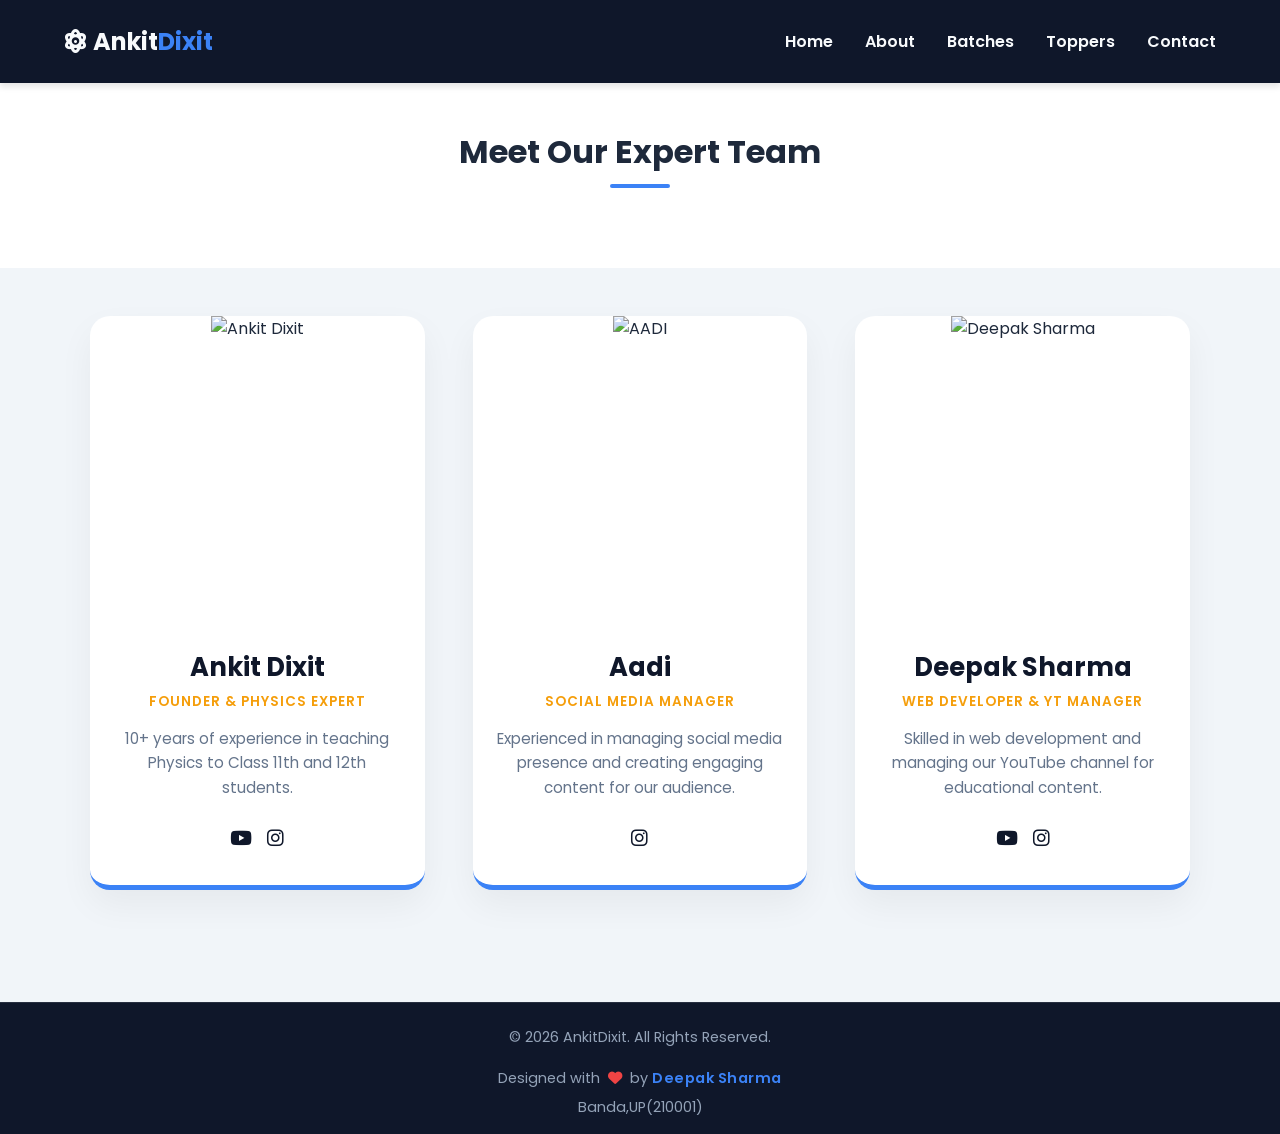
==== about.html @ cee3f149 "fixed my code" ====
<!DOCTYPE html>
<html lang="en">
<head>
    <meta charset="UTF-8">
    <meta name="viewport" content="width=device-width, initial-scale=1.0">
    <title>Ankit Dixit - Best Physics Coaching in Banda | Class 11th & 12th</title>
    <link rel="icon" type="image/png" href="./photos/ad favicon.jpg">

<meta name="description" content="Banda's No.1 Physics coaching by Ankit Dixit. Specialized classes for 11th, 12th, UP Board, and competitive exams. Get expert guidance, notes, and weekly tests.">

<meta name="keywords" content="Ankit Dixit, Best Physics teacher in Banda, Banda Physics coaching, UP Board Physics Class 12, Top teacher in Banda, Ankit Sir Physics">

<meta name="author" content="Ankit Dixit">

<meta property="og:title" content="Ankit Dixit - Best Physics Coaching in Banda">
<meta property="og:description" content="Join Banda's top physics coaching for Class 11th and 12th. Learn from Ankit Dixit Sir.">
<meta property="og:type" content="website">
    <link rel="stylesheet" href="style.css">
    <link rel="stylesheet" href="https://cdnjs.cloudflare.com/ajax/libs/font-awesome/6.4.0/css/all.min.css">
</head>
<body>
    <nav class="navbar">
        <div class="logo">
            <i class="fas fa-atom"></i> Ankit<span>Dixit</span>
        </div>
        <ul class="nav-links">
            <li><a href="index.html">Home</a></li>
            <li><a href="about.html" class="active">About</a></li>
            <li><a href="index.html#batches">Batches</a></li>
            <li><a href="toppers.html">Toppers</a></li>
            <li><a href="index.html#contact">Contact</a></li>
        </ul>
        <div class="hamburger">
            <i class="fas fa-bars"></i>
        </div>
    </nav>

    <header class="about-hero">
        <div class="section-header">
            <h1>Meet Our Expert Team</h1>
            <div class="divider"></div>
        </div>
    </header>

    <section class="team-section">
        <div class="team-grid">
            <div class="team-card">
                <div class="member-img">
                    <img src="./photos/ankit sir.jpeg" alt="Ankit Dixit">
                </div>
                <div class="member-info">
                    <h3>Ankit Dixit</h3>
                    <span class="role">Founder & Physics Expert</span>
                    <p class="bio">10+ years of experience in teaching Physics to Class 11th and 12th students.</p>
                    <div class="member-social">
                        <a href="https://www.youtube.com/@ankitdixitbanda"><i class="fab fa-youtube"></i></a>
                        <a href="https://www.instagram.com/ankitdixitofficial_?igsh=MXJlM2dzM25jejhoaQ=="><i class="fab fa-instagram"></i></a>
                    </div>
                </div>
            </div>

            <div class="team-card">
                <div class="member-img">
                    <img src="./photos/1000264374.jpg.jpeg" alt="AADI">
                </div>
                <div class="member-info">
                    <h3>Aadi</h3>
                    <span class="role">Social Media Manager</span>
                    <p class="bio">Experienced in managing social media presence and creating engaging content for our audience.</p>
                    <div class="member-social">
                        <a href="https://www.instagram.com/the.aadi.0119?igsh=YWIwbGU3Zmx3NHc1"><i class="fab fa-instagram"></i></a>
                    </div>
                </div>
            </div>

            <div class="team-card">
                <div class="member-img">
                    <img src="./photos/DS.jpeg" alt="Deepak Sharma">
                </div>
                <div class="member-info">
                    <h3>Deepak Sharma</h3>
                    <span class="role">Web Developer & YT Manager</span>
                    <p class="bio">Skilled in web development and managing our YouTube channel for educational content.</p>
                    <div class="member-social">
                        <a href="https://youtube.com/@deepaksharmacs?si=zn6zAKvLlIB2ImdI"><i class="fab fa-youtube"></i></a>
                        <a href="https://www.instagram.com/ideeepaksharma?igsh=ZzlsNzhhY3Z3b3B1"><i class="fab fa-instagram"></i></a>
                    </div> 
                </div>
            </div>
        </div>
    </section>

    <footer class="copyright">
        <p>&copy; 2026 AnkitDixit. All Rights Reserved.</p>
        <p class="developer-credit">Designed with <i class="fas fa-heart"></i> by <a href="https://www.instagram.com/ideeepaksharma?igsh=ZzlsNzhhY3Z3b3B1">Deepak Sharma</a></p>
        <p>Banda,UP(210001)</p>
    </footer>

    <script src="script.js"></script>
</body>
</html>
---- style.css ----
@import url('https://fonts.googleapis.com/css2?family=Poppins:wght@300;400;600;700&display=swap');

:root {
    --primary-color: #0f172a;
    --accent-color: #3b82f6;
    --accent-hover: #2563eb;
    --secondary-color: #f59e0b;
    --text-dark: #1e293b;
    --text-light: #f8fafc;
    --bg-light: #f1f5f9;
}

* {
    margin: 0;
    padding: 0;
    box-sizing: border-box;
    font-family: 'Poppins', sans-serif;
    scroll-behavior: smooth;
}

body {
    background-color: var(--bg-light);
    color: var(--text-dark);
    overflow-x: hidden;
}

/* Navbar */
.navbar {
    display: flex;
    justify-content: space-between;
    align-items: center;
    padding: 1.5rem 5%;
    background-color: var(--primary-color);
    color: var(--text-light);
    position: fixed;
    width: 100%;
    top: 0;
    z-index: 1000;
    box-shadow: 0 4px 6px rgba(0,0,0,0.1);
}

.logo {
    font-size: 1.5rem;
    font-weight: 700;
}

.logo span {
    color: var(--accent-color);
}

.nav-links {
    list-style: none;
    display: flex;
    gap: 2rem;
}

.nav-links a {
    color: var(--text-light);
    text-decoration: none;
    font-weight: 600;
    transition: color 0.3s ease;
}

.nav-links a:hover {
    color: var(--accent-color);
}

.hamburger {
    display: none;
    font-size: 1.5rem;
    cursor: pointer;
}

/* Hero Section */
.hero {
    display: flex;
    align-items: center;
    justify-content: space-between;
    padding: 8rem 5% 4rem;
    min-height: 100vh;
    background: linear-gradient(135deg, #0f172a 0%, #1e293b 100%);
    color: var(--text-light);
}

.hero-content {
    flex: 1;
    max-width: 600px;
}

.hero-content h1 {
    font-size: 3.5rem;
    line-height: 1.2;
    margin-bottom: 1rem;
}

.hero-content h1 span {
    color: var(--secondary-color);
}

.hero-content p {
    font-size: 1.1rem;
    margin-bottom: 2rem;
    color: #cbd5e1;
}

.btn {
    display: inline-block;
    padding: 0.8rem 2rem;
    background-color: var(--accent-color);
    color: white;
    text-decoration: none;
    border-radius: 50px;
    font-weight: 600;
    transition: background 0.3s ease, transform 0.3s ease;
}

.btn:hover {
    background-color: var(--accent-hover);
    transform: translateY(-3px);
}

.hero-graphics {
    flex: 1;
    display: flex;
    justify-content: center;
}

.floating-shape {
    font-size: 10rem;
    color: var(--accent-color);
    animation: float 4s ease-in-out infinite;
    filter: drop-shadow(0 0 20px rgba(59, 130, 246, 0.5));
}

@keyframes float {
    0% { transform: translateY(0px) rotate(0deg); }
    50% { transform: translateY(-20px) rotate(5deg); }
    100% { transform: translateY(0px) rotate(0deg); }
}

/* Sections General */
section {
    padding: 5rem 5%;
}

.section-header {
    text-align: center;
    margin-bottom: 3rem;
}

.section-header h2 {
    font-size: 2.5rem;
    color: var(--primary-color);
}

.divider {
    height: 4px;
    width: 60px;
    background-color: var(--accent-color);
    margin: 0.5rem auto;
    border-radius: 2px;
}

/* Features */
.features-grid {
    display: grid;
    grid-template-columns: repeat(auto-fit, minmax(250px, 1fr));
    gap: 2rem;
}

.feature-card {
    background: white;
    padding: 2rem;
    border-radius: 15px;
    text-align: center;
    box-shadow: 0 10px 15px -3px rgba(0,0,0,0.1);
    transition: transform 0.3s ease;
}

.feature-card:hover {
    transform: translateY(-10px);
}

.feature-card i {
    font-size: 2.5rem;
    color: var(--secondary-color);
    margin-bottom: 1rem;
}

/* Batches */
.batch-container {
    display: flex;
    justify-content: center;
    gap: 3rem;
    flex-wrap: wrap;
}

.batch-card {
    background: white;
    border-radius: 15px;
    overflow: hidden;
    width: 350px;
    box-shadow: 0 10px 15px -3px rgba(0,0,0,0.1);
    transition: transform 0.3s ease;
}

.batch-card:hover {
    transform: scale(1.03);
}

.batch-header {
    padding: 2rem;
    text-align: center;
    color: white;
}

.blue-gradient {
    background: linear-gradient(135deg, #3b82f6 0%, #2563eb 100%);
}

.orange-gradient {
    background: linear-gradient(135deg, #f59e0b 0%, #d97706 100%);
}

.batch-header h3 {
    font-size: 2rem;
}

.batch-body {
    padding: 2rem;
}

.batch-body ul {
    list-style: none;
    margin-bottom: 2rem;
}

.batch-body li {
    margin-bottom: 1rem;
    display: flex;
    align-items: center;
    gap: 10px;
}

.batch-body li i {
    color: #10b981;
}

.btn-outline {
    width: 100%;
    padding: 0.8rem;
    background: transparent;
    border: 2px solid var(--accent-color);
    color: var(--accent-color);
    border-radius: 50px;
    font-weight: 600;
    cursor: pointer;
    transition: all 0.3s ease;
}

.btn-outline:hover {
    background: var(--accent-color);
    color: white;
}

/* Footer */
footer {
    background-color: var(--primary-color);
    color: var(--text-light);
    text-align: center;
    padding: 3rem 5% 1rem;
}

.social-links {
    margin: 1.5rem 0;
}

.social-links a {
    color: white;
    font-size: 1.5rem;
    margin: 0 10px;
    transition: color 0.3s ease;
}

.social-links a:hover {
    color: var(--secondary-color);
}

/* =========================================
   Footer Copyright & Developer Credit
   ========================================= */

.copyright {
    margin-top: 2rem;
    padding-top: 1.5rem;
    border-top: 1px solid rgba(255,255,255,0.1);
    font-size: 0.9rem;
    color: #94a3b8;
    
    /* Perfect Centering ke liye Flexbox */
    display: flex;
    flex-direction: column; /* Lines ko ek ke niche ek rakhega */
    align-items: center; /* Horizontally center karega */
    justify-content: center;
    text-align: center;
    gap: 8px; /* Dono lines ke beech thoda space dega */
}

/* Scroll Animations */
.hidden {
    opacity: 0;
    transform: translateY(40px);
    transition: all 0.8s cubic-bezier(0.5, 0, 0, 1);
}

.hidden-delay {
    opacity: 0;
    transform: translateY(40px);
    transition: all 0.8s cubic-bezier(0.5, 0, 0, 1);
    transition-delay: 0.2s;
}

.hidden-delay-2 {
    opacity: 0;
    transform: translateY(40px);
    transition: all 0.8s cubic-bezier(0.5, 0, 0, 1);
    transition-delay: 0.4s;
}

.show {
    opacity: 1;
    transform: translateY(0);
}

/* Mobile Responsiveness */
@media (max-width: 768px) {
    .nav-links {
        position: absolute;
        right: 0px;
        top: 70px;
        background-color: var(--primary-color);
        flex-direction: column;
        width: 100%;
        text-align: center;
        gap: 0;
        max-height: 0;
        overflow: hidden;
        transition: max-height 0.3s ease-in-out;
    }

    .nav-links li {
        padding: 1rem 0;
        border-bottom: 1px solid rgba(255,255,255,0.1);
    }

    .nav-links.active {
        max-height: 300px;
    }

    .hamburger {
        display: block;
    }

    .hero {
        flex-direction: column;
        text-align: center;
        padding-top: 6rem;
    }

    .hero-content h1 {
        font-size: 2.5rem;
    }

    .hero-graphics {
        margin-top: 3rem;
    }
    
    .floating-shape {
        font-size: 7rem;
    }
}
/* =========================================
   Modal (Popup) Styles Added Below
   ========================================= */

.modal {
    display: none; /* Hidden by default */
    position: fixed;
    z-index: 2000;
    left: 0;
    top: 0;
    width: 100%;
    height: 100%;
    background-color: rgba(15, 23, 42, 0.8); /* Dark blur background */
    backdrop-filter: blur(5px);
    opacity: 0;
    transition: opacity 0.3s ease;
}

.modal.show-modal {
    display: flex;
    justify-content: center;
    align-items: center;
    opacity: 1;
}

.modal-content {
    background-color: white;
    margin: auto;
    border-radius: 15px;
    width: 90%;
    max-width: 600px;
    max-height: 85vh;
    position: relative;
    transform: translateY(-50px);
    transition: transform 0.3s ease;
    overflow: hidden;
    display: flex;
    flex-direction: column;
    box-shadow: 0 25px 50px -12px rgba(0, 0, 0, 0.25);
}

.modal.show-modal .modal-content {
    transform: translateY(0);
}

.close-btn {
    position: absolute;
    right: 20px;
    top: 15px;
    color: white;
    font-size: 28px;
    font-weight: bold;
    cursor: pointer;
    z-index: 10;
    transition: transform 0.2s ease;
}

.close-btn:hover {
    transform: scale(1.2);
}

.modal-header {
    padding: 2rem 1.5rem;
    text-align: center;
    color: white;
}

.modal-header h2 {
    font-size: 1.8rem;
    margin-bottom: 0.5rem;
}

.modal-header p {
    font-size: 0.9rem;
    opacity: 0.9;
}

.syllabus-list {
    padding: 2rem;
    overflow-y: auto; /* Enables scrolling for mobile */
}

.syllabus-list ol {
    padding-left: 1.5rem;
    line-height: 1.8;
}

.syllabus-list li {
    margin-bottom: 12px;
    color: var(--text-dark);
    font-size: 1rem;
    border-bottom: 1px solid #e2e8f0;
    padding-bottom: 8px;
}

.syllabus-list li:last-child {
    border-bottom: none;
}

.syllabus-list strong {
    color: var(--primary-color);
}

/* Modal Mobile Responsiveness */
@media (max-width: 600px) {
    .modal-header h2 {
        font-size: 1.5rem;
    }
    .syllabus-list {
        padding: 1.5rem;
    }
    .syllabus-list li {
        font-size: 0.9rem;
    }
}
/* =========================================
   About Mentor Section Styles
   ========================================= */

.about-mentor {
    background-color: white; /* Thoda alag background look ke liye */
}

/* =========================================
   About Mentor Section (Professional Look)
   ========================================= */

.about-content {
    display: flex;
    align-items: center;
    gap: 5rem; /* Gap thoda badhaya hai taaki photo aur text me space rahe */
    max-width: 1100px;
    margin: 0 auto;
    padding: 2rem 0; /* Upar-niche thodi saans lene ki jagah */
}

.about-image {
    flex: 1;
    display: flex;
    justify-content: center;
    align-items: center;
}

/* Image ko perfectly Round aur Premium banane ka code */
.about-image img {
    width: 350px;
    height: 350px;
    border-radius: 50%; /* Image ko bilkul gol (round) banayega */
    object-fit: cover; /* Agar photo lambi ya chaudi hai toh use stretch hone se rokega */
    
    /* Premium Styling Effects */
    box-shadow: 0 20px 40px -10px rgba(0, 0, 0, 0.2); /* 3D Shadow effect */
    border: 8px solid white; /* Ander ek safed border */
    outline: 3px solid var(--accent-color); /* Bahar ek patli blue line */
    transition: transform 0.4s ease, box-shadow 0.4s ease;
}

/* Hover karne par image thodi upar uthegi */
.about-image img:hover {
    transform: translateY(-10px);
    box-shadow: 0 25px 50px -12px rgba(0, 0, 0, 0.3);
}

/* Mobile Screen ke liye adjustment */
@media (max-width: 900px) {
    .about-content {
        flex-direction: column; /* Mobile me photo upar aur text niche */
        text-align: center;
        gap: 3rem;
    }
    
    .about-image img {
        width: 250px; /* Mobile me photo ka size thoda chota */
        height: 250px;
    }
}

/* Photo Placeholder - Jab tak aap apni photo nahi lagate */
.image-placeholder {
    width: 320px;
    height: 320px;
    background: linear-gradient(135deg, var(--accent-color), var(--secondary-color));
    border-radius: 50%;
    display: flex;
    align-items: center;
    justify-content: center;
    box-shadow: 0 20px 25px -5px rgba(0,0,0,0.1), 0 10px 10px -5px rgba(0,0,0,0.04);
    color: white;
    font-size: 9rem;
    border: 10px solid var(--bg-light);
    transition: transform 0.3s ease;
}

.image-placeholder:hover {
    transform: scale(1.05);
}

.about-text {
    flex: 1.5;
}

.about-text h3 {
    font-size: 2.8rem;
    color: var(--primary-color);
    margin-bottom: 0.2rem;
}

.qualification {
    color: var(--accent-color);
    font-size: 1.3rem;
    margin-bottom: 1.5rem;
    font-weight: 600;
}

.about-text p {
    margin-bottom: 1.2rem;
    line-height: 1.8;
    color: #475569;
    font-size: 1.05rem;
}

.stats {
    display: flex;
    gap: 1.5rem;
    margin-top: 2rem;
}

.stat-box {
    display: flex;
    align-items: center;
    gap: 10px;
    background: var(--bg-light);
    padding: 12px 20px;
    border-radius: 50px;
    box-shadow: 0 4px 6px -1px rgba(0,0,0,0.05);
    font-weight: 600;
    color: var(--primary-color);
    border: 1px solid #e2e8f0;
}

.stat-box i {
    color: var(--secondary-color);
    font-size: 1.2rem;
}

/* Mobile Responsiveness for About Section */
@media (max-width: 900px) {
    .about-content {
        flex-direction: column;
        text-align: center;
        gap: 2.5rem;
    }
    
    .stats {
        justify-content: center;
        flex-wrap: wrap;
    }
    
    .image-placeholder {
        width: 250px;
        height: 250px;
        font-size: 7rem;
    }
    
    .about-text h3 {
        font-size: 2.2rem;
    }
}
/* =========================================
   Expandable Feature Cards Styles
   ========================================= */

.feature-card {
    display: flex;
    flex-direction: column;
    align-items: center;
}

.feature-card .summary {
    margin-bottom: 10px;
}

.feature-details {
    max-height: 0;
    overflow: hidden;
    transition: max-height 0.4s ease-in-out, margin-top 0.4s ease-in-out, padding 0.4s ease-in-out, opacity 0.3s ease;
    opacity: 0;
    text-align: justify;
    color: #475569;
    font-size: 0.95rem;
    line-height: 1.6;
}

.feature-card.expanded .feature-details {
    max-height: 300px; /* Adjust if content increases */
    margin-top: 15px;
    padding-top: 15px;
    border-top: 1px solid #e2e8f0;
    opacity: 1;
}

.read-more-btn {
    background: none;
    border: none;
    color: var(--accent-color);
    font-weight: 600;
    cursor: pointer;
    margin-top: auto;
    padding-top: 15px;
    font-size: 0.95rem;
    transition: color 0.3s ease;
    display: flex;
    align-items: center;
    gap: 8px;
    font-family: 'Poppins', sans-serif;
}

.read-more-btn:hover {
    color: var(--accent-hover);
}

.read-more-btn i {
    transition: transform 0.3s ease;
}

.feature-card.expanded .read-more-btn i {
    transform: rotate(180deg);
}
/* =========================================
   Contact / Get in Touch Section Styles
   ========================================= */

.contact {
    background-color: var(--text-light); /* Matching your light background */
}

.contact .section-header p {
    color: #475569;
    margin-top: 10px;
    font-size: 1.1rem;
}

.contact-container {
    display: flex;
    justify-content: center;
    gap: 2rem;
    flex-wrap: wrap;
    margin-bottom: 4rem;
}

.contact-card {
    background: white;
    padding: 2.5rem 2rem;
    border-radius: 15px;
    text-align: center;
    min-width: 280px;
    flex: 1;
    max-width: 350px;
    box-shadow: 0 4px 6px -1px rgba(0,0,0,0.05);
    border: 1px solid #e2e8f0;
    transition: transform 0.3s ease, box-shadow 0.3s ease;
}

.contact-card:hover {
    transform: translateY(-8px);
    box-shadow: 0 15px 25px -5px rgba(0,0,0,0.1);
}

.icon-wrapper {
    width: 70px;
    height: 70px;
    background: var(--bg-light);
    border-radius: 50%;
    display: flex;
    align-items: center;
    justify-content: center;
    margin: 0 auto 1.5rem;
    transition: background 0.3s ease;
}

.contact-card:hover .icon-wrapper {
    background: var(--accent-color);
}

.contact-card i {
    font-size: 2rem;
    color: var(--accent-color);
    transition: color 0.3s ease;
}

.contact-card:hover i {
    color: white;
}

.contact-card h3 {
    color: var(--primary-color);
    margin-bottom: 0.5rem;
    font-size: 1.3rem;
}

.contact-card p {
    color: var(--text-dark);
    font-weight: 600;
    font-size: 1.1rem;
}

.contact-card .sub-text {
    font-size: 0.85rem;
    color: #94a3b8;
    margin-top: 5px;
    font-weight: 400;
}

/* Social Connect Area */
.social-connect {
    text-align: center;
    padding-top: 3rem;
    border-top: 1px solid #cbd5e1;
    max-width: 800px;
    margin: 0 auto;
}

.social-connect h3 {
    color: var(--primary-color);
    font-size: 1.8rem;
    margin-bottom: 0.5rem;
}

.social-connect p {
    color: #475569;
    margin-bottom: 2rem;
}

.social-icons {
    display: flex;
    justify-content: center;
    gap: 1.5rem;
}

.social-btn {
    display: flex;
    align-items: center;
    justify-content: center;
    width: 60px;
    height: 60px;
    border-radius: 50%;
    background: white;
    color: var(--primary-color);
    font-size: 1.8rem;
    text-decoration: none;
    box-shadow: 0 4px 6px -1px rgba(0,0,0,0.1);
    transition: all 0.3s cubic-bezier(0.4, 0, 0.2, 1);
}

/* Hover Colors for Social Brands */
.social-btn:hover {
    transform: translateY(-5px) scale(1.1);
    color: white;
}

.social-btn.youtube:hover {
    background: #FF0000;
    box-shadow: 0 10px 15px -3px rgba(255, 0, 0, 0.3);
}

.social-btn.instagram:hover {
    background: radial-gradient(circle at 30% 107%, #fdf497 0%, #fdf497 5%, #fd5949 45%, #d6249f 60%, #285aeb 90%);
    box-shadow: 0 10px 15px -3px rgba(214, 36, 159, 0.3);
}

.social-btn.facebook:hover {
    background: #1877F2;
    box-shadow: 0 10px 15px -3px rgba(24, 119, 242, 0.3);
}

/* Mobile Responsiveness for Contact */
@media (max-width: 768px) {
    .contact-container {
        flex-direction: column;
        align-items: center;
    }
    
    .contact-card {
        width: 100%;
        max-width: 100%;
    }
}
/* =========================================
   Scroll to Top Button Styles
   ========================================= */

.scroll-top-btn {
    position: fixed;
    bottom: 30px;
    right: 30px;
    z-index: 999; /* Taaki sabse upar dikhe */
    background-color: var(--accent-color); /* Blue color */
    color: white;
    border: none;
    outline: none;
    cursor: pointer;
    width: 50px;
    height: 50px;
    border-radius: 50%;
    font-size: 1.2rem;
    box-shadow: 0 4px 10px rgba(0, 0, 0, 0.2);
    
    /* Initially hide the button */
    opacity: 0;
    visibility: hidden;
    transform: translateY(20px);
    transition: all 0.3s ease;
    
    display: flex;
    align-items: center;
    justify-content: center;
}

/* Hover effect */
.scroll-top-btn:hover {
    background-color: var(--secondary-color); /* Orange color on hover */
    transform: translateY(-5px); /* Upar ki taraf thoda uthega */
    box-shadow: 0 6px 15px rgba(245, 158, 11, 0.4);
}

/* Class to show button when scrolling down */
.scroll-top-btn.show-btn {
    opacity: 1;
    visibility: visible;
    transform: translateY(0);
}

/* Mobile adjustments */
@media (max-width: 768px) {
    .scroll-top-btn {
        bottom: 20px;
        right: 20px;
        width: 45px;
        height: 45px;
    }
}
/* =========================================
   WhatsApp Floating Button Styles
   ========================================= */

.whatsapp-float {
    position: fixed;
    bottom: 30px;
    left: 30px; /* Left side par set kiya hai */
    width: 60px;
    height: 60px;
    background-color: #25d366; /* Official WhatsApp Green */
    color: #FFF;
    border-radius: 50px;
    text-align: center;
    font-size: 35px;
    box-shadow: 2px 2px 10px rgba(0, 0, 0, 0.2);
    z-index: 1000;
    display: flex;
    align-items: center;
    justify-content: center;
    text-decoration: none;
    
    /* Lahrata hua (Pulse) Animation lagaya hai */
    animation: pulse-whatsapp 2s infinite;
}

.whatsapp-float:hover {
    background-color: #128C7E; /* Hover par thoda dark green */
    color: #fff;
}

/* Keyframes for Continuous Pulsing/Waving Animation */
@keyframes pulse-whatsapp {
    0% {
        transform: scale(1);
        box-shadow: 0 0 0 0 rgba(37, 211, 102, 0.7);
    }
    50% {
        transform: scale(1.08); /* Thoda bada hoga */
        box-shadow: 0 0 0 15px rgba(37, 211, 102, 0); /* Ring bahar ki taraf fade hogi */
    }
    100% {
        transform: scale(1);
        box-shadow: 0 0 0 0 rgba(37, 211, 102, 0);
    }
}

/* Mobile adjustments */
@media (max-width: 768px) {
    .whatsapp-float {
        width: 50px;
        height: 50px;
        bottom: 20px;
        left: 20px;
        font-size: 30px;
    }
}
/* =========================================
Developer Credit Styles
   ========================================= */

.developer-credit {
    margin-top: 12px;
    font-size: 0.9rem;
    color: #94a3b8; /* Faded greyish color */
}

.developer-credit i {
    color: #ef4444; /* Red color for heart */
    margin: 0 4px;
    animation: heartbeat 1.5s infinite; /* Thoda sa animation */
}

.developer-credit a {
    color: var(--accent-color); /* Blue accent color */
    text-decoration: none;
    font-weight: 600;
    letter-spacing: 0.5px;
    transition: color 0.3s ease;
}

.developer-credit a:hover {
    color: var(--secondary-color); /* Orange color on hover */
    text-decoration: underline;
}

/* Optional Heartbeat Animation */
@keyframes heartbeat {
    0%, 100% { transform: scale(1); }
    50% { transform: scale(1.2); }
}
/* =========================================
   Toppers Page Styles
   ========================================= */

.toppers-hero {
    padding: 8rem 5% 5rem;
    background: var(--bg-light);
    min-height: 100vh;
}

.toppers-grid {
    display: grid;
    grid-template-columns: repeat(auto-fit, minmax(280px, 1fr));
    gap: 2.5rem;
    max-width: 1200px;
    margin: 0 auto;
}

.topper-card {
    background: white;
    border-radius: 20px;
    overflow: hidden;
    box-shadow: 0 10px 20px rgba(0,0,0,0.05);
    transition: transform 0.3s ease;
    border: 1px solid #e2e8f0;
    text-align: center;
    padding-bottom: 1.5rem;
}

.topper-card:hover {
    transform: translateY(-10px);
}

.topper-img {
    height: 200px;
    background: linear-gradient(135deg, var(--primary-color), var(--accent-color));
    display: flex;
    align-items: center;
    justify-content: center;
    color: white;
    font-size: 5rem;
}

.topper-info {
    padding: 1.5rem;
}

.topper-info h3 {
    font-size: 1.5rem;
    color: var(--primary-color);
    margin-bottom: 5px;
}

.topper-info .score {
    display: block;
    color: var(--secondary-color);
    font-weight: 700;
    font-size: 1.2rem;
    margin-bottom: 10px;
}

.topper-info .exam {
    font-weight: 600;
    color: #475569;
}

.topper-info .rank {
    font-size: 0.9rem;
    color: var(--accent-color);
    margin-top: 5px;
}
.topper-img {
    height: 250px; /* Aap height adjust kar sakte hain */
    overflow: hidden; /* Photo agar bahar nikle toh cut jaye */
    display: flex;
    align-items: center;
    justify-content: center;
}

.topper-img img {
    width: 100%;
    height: 100%;
    object-fit: cover; /* Sabse zaroori: photo stretch nahi hogi, bas fit ho jayegi */
    object-position: top; /* Face ko center ya top par focus karne ke liye */
    transition: transform 0.5s ease;
}

/* Hover karne par photo thodi zoom hogi */
.topper-card:hover .topper-img img {
    transform: scale(1.1);
}
/* =========================================
   About/Team Page Specific Styles
   ========================================= */

.about-hero {
    padding: 8rem 5% 2rem;
    background: white;
    text-align: center;
}

.team-section {
    padding: 3rem 5% 5rem;
    background-color: var(--bg-light);
}

.team-grid {
    display: grid;
    grid-template-columns: repeat(auto-fit, minmax(300px, 1fr));
    gap: 3rem;
    max-width: 1100px;
    margin: 0 auto;
}

.team-card {
    background: white;
    border-radius: 20px;
    overflow: hidden;
    box-shadow: 0 15px 35px rgba(0,0,0,0.05);
    text-align: center;
    transition: all 0.3s ease;
    border-bottom: 5px solid var(--accent-color);
}

.team-card:hover {
    transform: translateY(-15px);
    box-shadow: 0 20px 40px rgba(0,0,0,0.1);
}

.member-img {
    height: 300px;
    width: 100%;
    overflow: hidden;
}

.member-img img {
    width: 100%;
    height: 100%;
    object-fit: cover;
    object-position: center;
}

.member-info {
    padding: 2rem 1.5rem;
}

.member-info h3 {
    font-size: 1.6rem;
    color: var(--primary-color);
    margin-bottom: 5px;
}

.member-info .role {
    color: var(--secondary-color);
    font-weight: 600;
    display: block;
    margin-bottom: 15px;
    text-transform: uppercase;
    font-size: 0.85rem;
    letter-spacing: 1px;
}

.member-info .bio {
    font-size: 0.95rem;
    color: #64748b;
    line-height: 1.6;
}

.member-social {
    margin-top: 1.5rem;
    display: flex;
    justify-content: center;
    gap: 15px;
}

.member-social a {
    color: var(--primary-color);
    font-size: 1.2rem;
    transition: color 0.3s;
}

.member-social a:hover {
    color: var(--accent-color);
}
/* =========================================
   Clickable Contact Cards Fix
   ========================================= */

a.contact-link {
    text-decoration: none; /* Link ki underline hatane ke liye */
    display: block; /* Poore card ko clickable banane ke liye */
    cursor: pointer;
}

/* Ensure text color doesn't turn blue like standard links */
a.contact-link h3 {
    color: var(--primary-color);
}

a.contact-link p {
    color: var(--text-dark);
}
/* =========================================
   Vertical Banner Stack Styles (Real Size & Responsive)
   ========================================= */

.banner-stack {
    display: flex;
    flex-direction: column; 
    gap: 3rem; /* Banners ke beech ka gap (Aap isko 2rem ya 4rem karke adjust kar sakte hain) */
    max-width: 1100px; /* PC par kitna chauda dikhega */
    margin: 0 auto 5rem auto;
    padding: 0 20px; /* Screen ke right-left se thoda safe space */
}

.banner-stack img {
    width: 100%; /* Screen/frame ke hisaab se poori chaudai lega */
    height: auto; /* SABSE ZAROORI: Photo ko crop hone se rokega aur original size dikhayega */
    border-radius: 15px; /* Frame ke kinare gol karne ke liye */
    box-shadow: 0 15px 30px rgba(0, 0, 0, 0.1); /* 3D Shadow effect */
    border: 4px solid white; /* Photo ke chaaro taraf white frame */
    transition: transform 0.3s ease; /* Hover animation smooth karne ke liye */
}

/* Hover karne par banner thoda upar aayega */
.banner-stack img:hover {
    transform: translateY(-8px);
    box-shadow: 0 25px 45px rgba(0, 0, 0, 0.15);
}

/* Mobile Screen ke liye adjustment (Responsiveness) */
@media (max-width: 768px) {
    .banner-stack {
        gap: 2rem; /* Mobile me screen choti hoti hai, isliye gap thoda kam kiya hai */
        padding: 0 15px;
        margin-bottom: 3rem;
    }
}
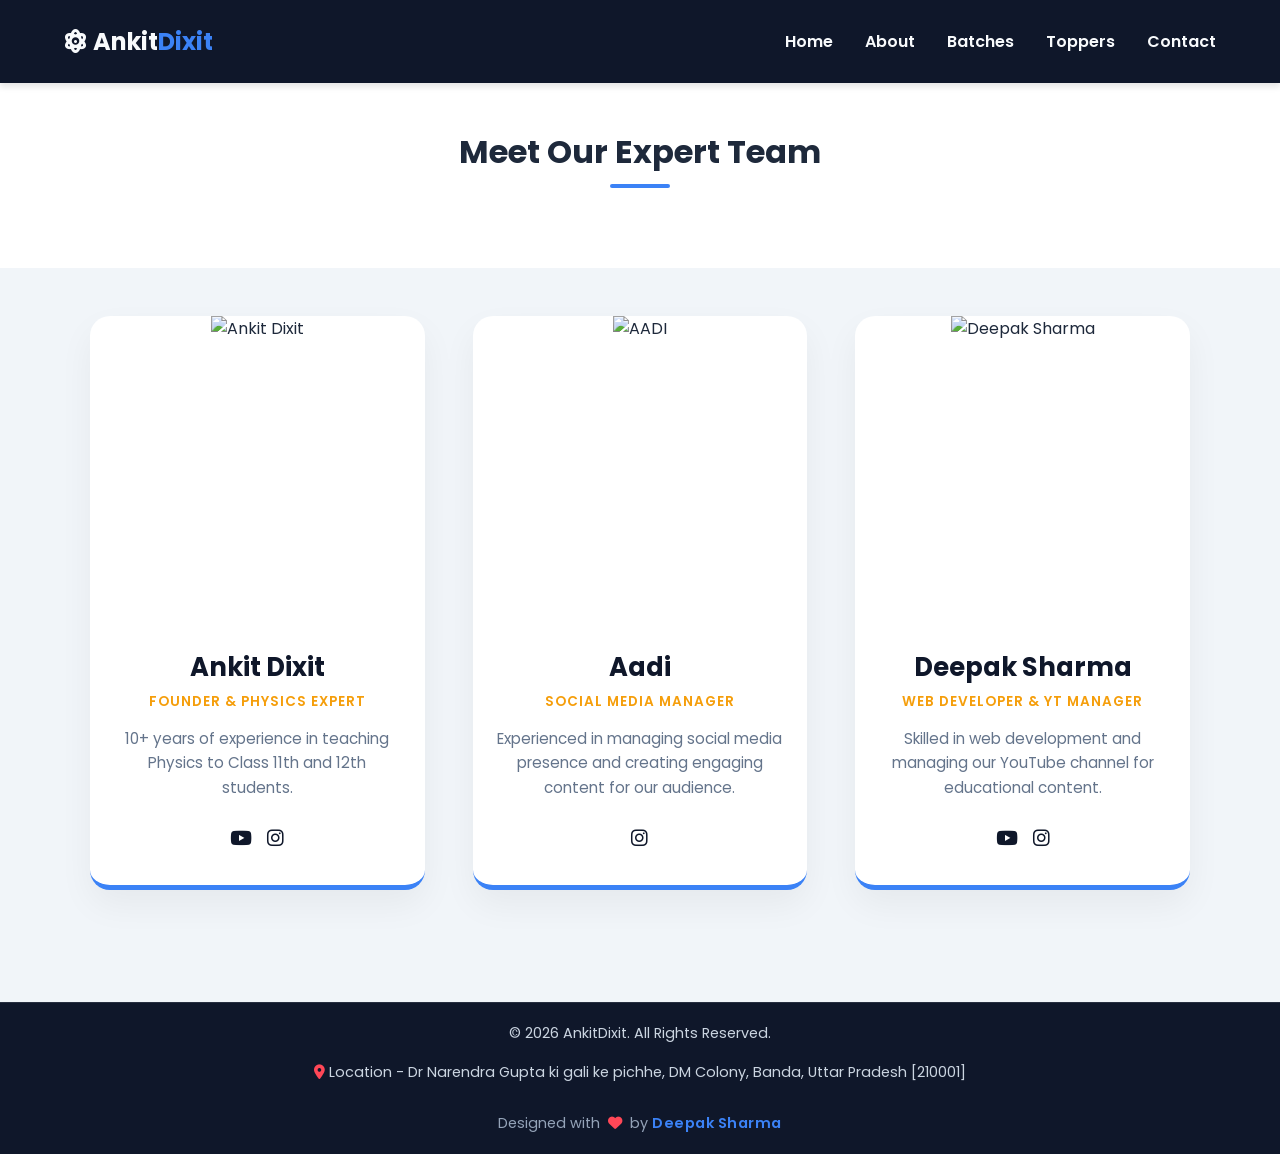
==== commit 1a901410: "code update" ====
--- a/about.html
+++ b/about.html
@@ -92,8 +92,11 @@
 
     <footer class="copyright">
         <p>&copy; 2026 AnkitDixit. All Rights Reserved.</p>
+        <p class="location-text">
+            <i class="fas fa-map-marker-alt"></i> Location - Dr Narendra Gupta ki gali ke pichhe, DM Colony, Banda, Uttar Pradesh [210001]
+        </p>
         <p class="developer-credit">Designed with <i class="fas fa-heart"></i> by <a href="https://www.instagram.com/ideeepaksharma?igsh=ZzlsNzhhY3Z3b3B1">Deepak Sharma</a></p>
-        <p>Banda,UP(210001)</p>
+    
     </footer>
 
     <script src="script.js"></script>
--- a/style.css
+++ b/style.css
@@ -72,17 +72,46 @@
 }
 
 /* Hero Section */
+/* =========================================
+   HERO SECTION - BASE CSS
+========================================= */
 .hero {
+    position: relative; /* Video ko section ke andar rakhne ke liye Zaroori */
+    overflow: hidden;   /* Video bahar na nikle iske liye Zaroori */
     display: flex;
     align-items: center;
     justify-content: space-between;
     padding: 8rem 5% 4rem;
     min-height: 100vh;
-    background: linear-gradient(135deg, #0f172a 0%, #1e293b 100%);
+    background: linear-gradient(135deg, #0f172a 0%, #1e293b 100%); /* Agar video load na ho toh ye chalega */
     color: var(--text-light);
 }
 
+/* --- VIDEO AUR OVERLAY KA CODE --- */
+.hero-video {
+    position: absolute;
+    top: 0;
+    left: 0;
+    width: 100%;
+    height: 100%;
+    object-fit: cover;
+    z-index: 1; /* Video sabse pichhe */
+}
+
+.video-overlay {
+    position: absolute;
+    top: 0;
+    left: 0;
+    width: 100%;
+    height: 100%;
+    background-color: rgba(0, 0, 0, 0.6); /* Video ko dark karne ke liye */
+    z-index: 2; /* Video ke theek upar */
+}
+
+/* --- CONTENT KA CODE --- */
 .hero-content {
+    position: relative; /* Text ko video ke upar laane ke liye */
+    z-index: 3;         /* Text overlay ke aage rahega */
     flex: 1;
     max-width: 600px;
 }
@@ -119,7 +148,10 @@
     transform: translateY(-3px);
 }
 
+/* --- GRAPHICS AUR ANIMATION KA CODE --- */
 .hero-graphics {
+    position: relative; /* Graphic ko video ke upar laane ke liye */
+    z-index: 3;         
     flex: 1;
     display: flex;
     justify-content: center;
@@ -136,6 +168,35 @@
     0% { transform: translateY(0px) rotate(0deg); }
     50% { transform: translateY(-20px) rotate(5deg); }
     100% { transform: translateY(0px) rotate(0deg); }
+}
+
+/* =========================================
+   MOBILE RESPONSIVE (SMARTPHONES)
+========================================= */
+@media (max-width: 768px) {
+    .hero {
+        flex-direction: column;
+        justify-content: center;
+        text-align: center;
+        padding-top: 6rem;
+        padding-bottom: 3rem;
+    }
+
+    .hero-content {
+        max-width: 100%;
+    }
+
+    .hero-content h1 {
+        font-size: 2.5rem; /* Mobile par heading chhoti ki */
+    }
+
+    .hero-graphics {
+        margin-top: 3rem;  /* Text aur animation ke beech space */
+    }
+
+    .floating-shape {
+        font-size: 7rem;   /* Mobile par icon thoda chhota kiya */
+    }
 }
 
 /* Sections General */
@@ -349,38 +410,31 @@
     }
 
     .nav-links li {
-        padding: 1rem 0;
+        /* Padding yahan se hata di gayi hai */
         border-bottom: 1px solid rgba(255,255,255,0.1);
+        width: 100%;
+    }
+
+    /* Ye naya block add kiya hai */
+    .nav-links li a {
+        display: block;      /* Link ko poori width me failane ke liye */
+        padding: 1rem 0;     /* Padding ab link ke andar hai taaki tap area badh jaye */
+        width: 100%;
     }
 
     .nav-links.active {
-        max-height: 300px;
+        max-height: 300px; /* Agar options badhayein toh ise thoda aur bada kar lijiyega, like 400px */
     }
 
     .hamburger {
         display: block;
     }
 
-    .hero {
-        flex-direction: column;
-        text-align: center;
-        padding-top: 6rem;
-    }
-
-    .hero-content h1 {
-        font-size: 2.5rem;
-    }
-
-    .hero-graphics {
-        margin-top: 3rem;
-    }
     
-    .floating-shape {
-        font-size: 7rem;
-    }
-}
-/* =========================================
-   Modal (Popup) Styles Added Below
+    
+}
+/* =========================================
+    Modal (Popup) Styles Added Below
    ========================================= */
 
 .modal {
@@ -1249,4 +1303,114 @@
         margin-bottom: 3rem;
     }
 }
-
+/* =========================================
+   PHYSICS ATOM LOADER
+========================================= */
+#loader-wrapper {
+    position: fixed;
+    top: 0;
+    left: 0;
+    width: 100%;
+    height: 100%;
+    background-color: #0f172a; /* Dark background */
+    z-index: 9999; /* Sabse upar dikhane ke liye */
+    display: flex;
+    flex-direction: column;
+    justify-content: center;
+    align-items: center;
+    transition: opacity 0.6s ease-out;
+}
+
+.atom {
+    position: relative;
+    width: 100px;
+    height: 100px;
+}
+
+/* Electrons ki Orbits */
+.electron {
+    position: absolute;
+    top: 0;
+    left: 0;
+    width: 100%;
+    height: 100%;
+    border-radius: 50%;
+    border: 3px solid rgba(59, 130, 246, 0.5); /* Blue color */
+    transform-style: preserve-3d;
+}
+
+/* Alag-alag angles par 3 orbits */
+.electron:nth-child(1) { transform: rotateX(60deg) rotateY(0deg); animation: spin1 1.5s linear infinite; }
+.electron:nth-child(2) { transform: rotateX(60deg) rotateY(60deg); animation: spin2 1.5s linear infinite; }
+.electron:nth-child(3) { transform: rotateX(60deg) rotateY(120deg); animation: spin3 1.5s linear infinite; }
+
+/* Center ka Nucleus */
+.nucleus {
+    position: absolute;
+    top: 50%;
+    left: 50%;
+    width: 20px;
+    height: 20px;
+    background-color: var(--accent-color, #ffaa00);
+    border-radius: 50%;
+    transform: translate(-50%, -50%);
+    box-shadow: 0 0 20px var(--accent-color, #ffaa00);
+}
+
+.loading-text {
+    color: white;
+    margin-top: 30px;
+    font-weight: 600;
+    letter-spacing: 2px;
+    animation: pulse 1.5s infinite;
+}
+
+/* Animations */
+@keyframes spin1 { 100% { transform: rotateX(60deg) rotateY(0deg) rotateZ(360deg); } }
+@keyframes spin2 { 100% { transform: rotateX(60deg) rotateY(60deg) rotateZ(360deg); } }
+@keyframes spin3 { 100% { transform: rotateX(60deg) rotateY(120deg) rotateZ(360deg); } }
+@keyframes pulse { 0%, 100% { opacity: 1; } 50% { opacity: 0.5; } }
+
+/* Jab load ho jaye toh hatane ke liye class */
+.loader-hidden {
+    opacity: 0;
+    pointer-events: none;
+    visibility: hidden;
+}
+/* Copyright Footer Section */
+.copyright {
+    /* Yahan apne baaki footer ka color daalein. (Example: #0f172a ya var(--primary-color)) */
+    background-color: #0f172a; 
+    
+    color: #cbd5e1; /* Text ko thoda light/white rakhne ke liye */
+    text-align: center;
+    padding: 20px 5%;
+    font-size: 0.9rem;
+    
+    /* Agar footer aur copyright ke beech ek patli line chahiye toh ye rakhein, warna hata dein */
+    border-top: 1px solid rgba(255, 255, 255, 0.1); 
+}
+
+/* Location Text ke beech me spacing ke liye */
+.copyright .location-text {
+    margin: 10px 0;
+}
+
+/* Location aur Heart icon ka color red karne ke liye */
+.copyright i.fa-map-marker-alt, 
+.copyright i.fa-heart {
+    color: #ff4757; 
+}
+
+/* Deepak Sharma wale link ka color aur style */
+.copyright a {
+    color: var(--accent-color, #ffaa00);
+    text-decoration: none;
+    font-weight: 600;
+}
+
+.copyright a:hover {
+    text-decoration: underline;
+}
+
+
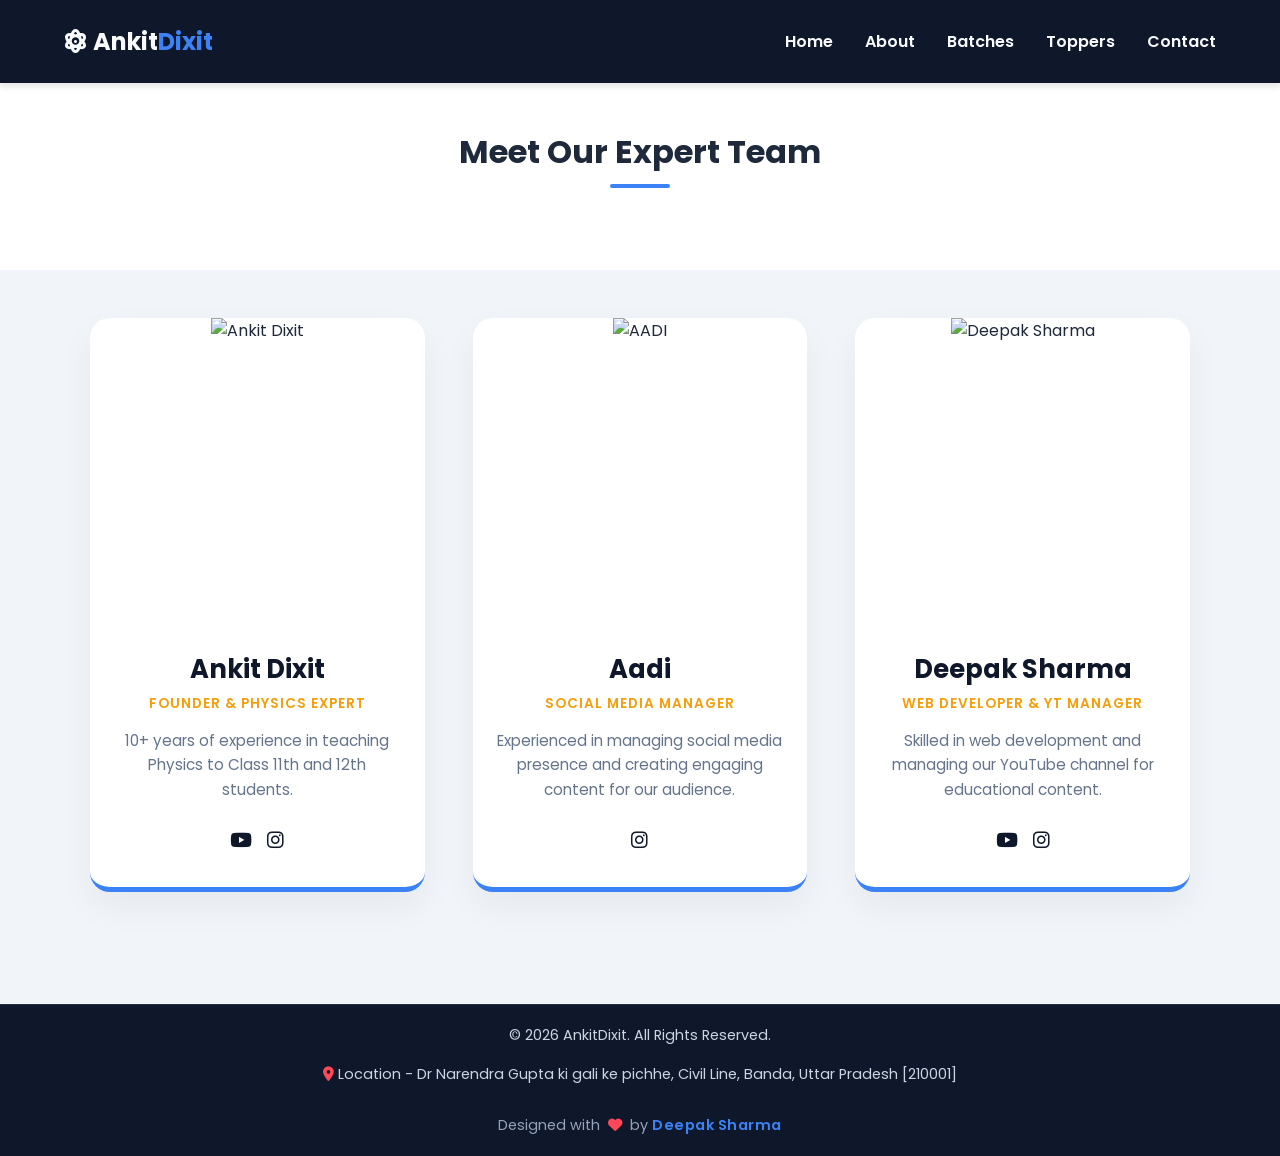
==== commit d2369484: "major changes on code" ====
--- a/about.html
+++ b/about.html
@@ -26,7 +26,7 @@
         <ul class="nav-links">
             <li><a href="index.html">Home</a></li>
             <li><a href="about.html" class="active">About</a></li>
-            <li><a href="index.html#batches">Batches</a></li>
+            <li><a href="batches.html">Batches</a></li>
             <li><a href="toppers.html">Toppers</a></li>
             <li><a href="index.html#contact">Contact</a></li>
         </ul>
@@ -93,7 +93,7 @@
     <footer class="copyright">
         <p>&copy; 2026 AnkitDixit. All Rights Reserved.</p>
         <p class="location-text">
-            <i class="fas fa-map-marker-alt"></i> Location - Dr Narendra Gupta ki gali ke pichhe, DM Colony, Banda, Uttar Pradesh [210001]
+            <i class="fas fa-map-marker-alt"></i> Location - Dr Narendra Gupta ki gali ke pichhe, Civil Line, Banda, Uttar Pradesh [210001]
         </p>
         <p class="developer-credit">Designed with <i class="fas fa-heart"></i> by <a href="https://www.instagram.com/ideeepaksharma?igsh=ZzlsNzhhY3Z3b3B1">Deepak Sharma</a></p>
     
--- a/style.css
+++ b/style.css
@@ -221,31 +221,93 @@
     margin: 0.5rem auto;
     border-radius: 2px;
 }
-
-/* Features */
-.features-grid {
-    display: grid;
-    grid-template-columns: repeat(auto-fit, minmax(250px, 1fr));
-    gap: 2rem;
-}
-
-.feature-card {
-    background: white;
-    padding: 2rem;
-    border-radius: 15px;
-    text-align: center;
-    box-shadow: 0 10px 15px -3px rgba(0,0,0,0.1);
-    transition: transform 0.3s ease;
-}
-
-.feature-card:hover {
-    transform: translateY(-10px);
-}
-
-.feature-card i {
-    font-size: 2.5rem;
-    color: var(--secondary-color);
-    margin-bottom: 1rem;
+/*why choose us*/
+.why-choose-us{
+    background:#ffffff;
+    padding:80px 5%;
+}
+
+.section-header{
+    text-align:center;
+    margin-bottom:50px;
+}
+
+.section-header h2{
+    font-size:2.5rem;
+    color:#0f172a;
+    margin-bottom:10px;
+}
+
+.section-header p{
+    color:#64748b;
+    font-size:1rem;
+}
+
+.why-grid{
+    max-width:1200px;
+    margin:auto;
+    display:grid;
+    grid-template-columns:repeat(4,1fr);
+    gap:25px;
+}
+
+.why-card{
+    background:#ffffff;
+    border:1px solid #e2e8f0;
+    border-radius:18px;
+    padding:30px 25px;
+    text-align:center;
+    transition:0.3s ease;
+}
+
+.why-card:hover{
+    transform:translateY(-8px);
+    box-shadow:0 15px 35px rgba(0,0,0,0.08);
+}
+
+.icon{
+    width:70px;
+    height:70px;
+    margin:auto;
+    margin-bottom:20px;
+    border-radius:50%;
+    background:#e0f2fe;
+    display:flex;
+    align-items:center;
+    justify-content:center;
+}
+
+.icon i{
+    font-size:28px;
+    color:#0284c7;
+}
+
+.why-card h3{
+    color:#0f172a;
+    margin-bottom:12px;
+}
+
+.why-card p{
+    color:#64748b;
+    line-height:1.6;
+}
+
+/* Tablet */
+@media(max-width:992px){
+    .why-grid{
+        grid-template-columns:repeat(2,1fr);
+    }
+}
+
+/* Mobile */
+@media(max-width:768px){
+    .why-grid{
+        grid-template-columns:1fr;
+    }
+
+    .section-header h2{
+        font-size:2rem;
+    }
 }
 
 /* Batches */
@@ -1412,5 +1474,122 @@
 .copyright a:hover {
     text-decoration: underline;
 }
-
-
+.demo-classes{
+    background:#ffffff;
+    padding:100px 5%;
+}
+
+.demo-grid{
+    max-width:1400px;
+    margin:auto;
+    display:grid;
+    grid-template-columns:repeat(3,1fr);
+    gap:35px;
+}
+
+.demo-card{
+    background:#fff;
+    border-radius:24px;
+    overflow:hidden;
+    box-shadow:0 15px 40px rgba(0,0,0,.08);
+    transition:all .4s ease;
+}
+
+.demo-card:hover{
+    transform:translateY(-12px);
+    box-shadow:0 20px 50px rgba(56,189,248,.25);
+}
+
+.video-wrapper{
+    position:relative;
+}
+
+.video-wrapper iframe{
+    width:100%;
+    height:280px;
+    border:none;
+}
+
+.demo-content{
+    padding:25px;
+}
+
+.demo-tag{
+    display:inline-block;
+    background:#e0f2fe;
+    color:#0284c7;
+    padding:6px 14px;
+    border-radius:30px;
+    font-size:.8rem;
+    font-weight:600;
+    margin-bottom:15px;
+}
+
+.demo-content h3{
+    color:#0f172a;
+    font-size:1.4rem;
+    margin-bottom:12px;
+}
+
+.demo-content p{
+    color:#64748b;
+    line-height:1.8;
+    margin-bottom:20px;
+}
+
+.demo-btn{
+    display:inline-block;
+    padding:12px 24px;
+    border-radius:50px;
+    background:linear-gradient(135deg,#38bdf8,#0284c7);
+    color:#fff;
+    text-decoration:none;
+    font-weight:600;
+}
+
+.demo-btn:hover{
+    transform:scale(1.05);
+}
+
+/* Tablet */
+
+@media(max-width:992px){
+
+    .demo-grid{
+        grid-template-columns:repeat(2,1fr);
+    }
+
+}
+
+/* Mobile */
+
+@media(max-width:768px){
+
+    .demo-classes{
+        padding:70px 20px;
+    }
+
+    .demo-grid{
+        grid-template-columns:1fr;
+    }
+
+    .video-wrapper iframe{
+        height:220px;
+    }
+
+    .demo-btn{
+        width:100%;
+        text-align:center;
+    }
+
+}
+.demo-subtitle{
+    text-align:center;
+    color:#64748b;
+    margin-top:10px;
+    margin-bottom:40px;
+    font-size:1.1rem;
+}
+
+
+
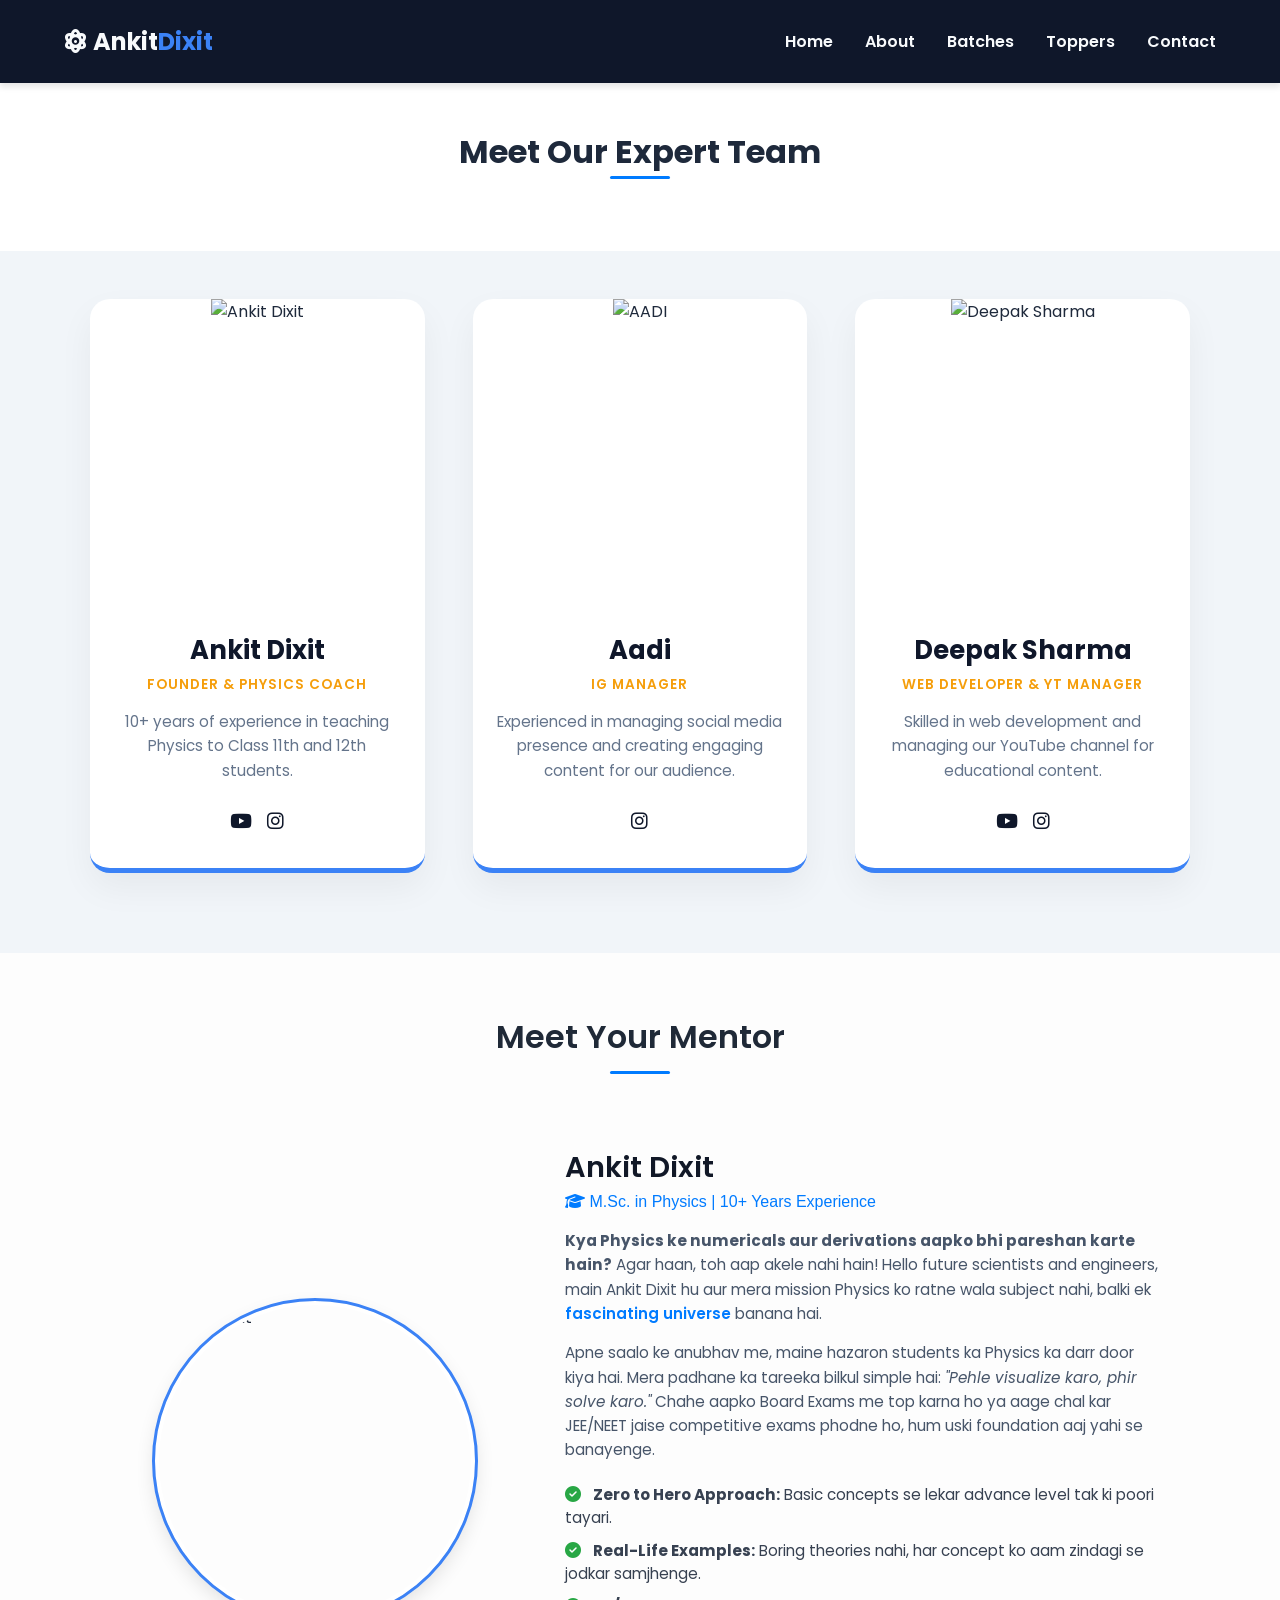
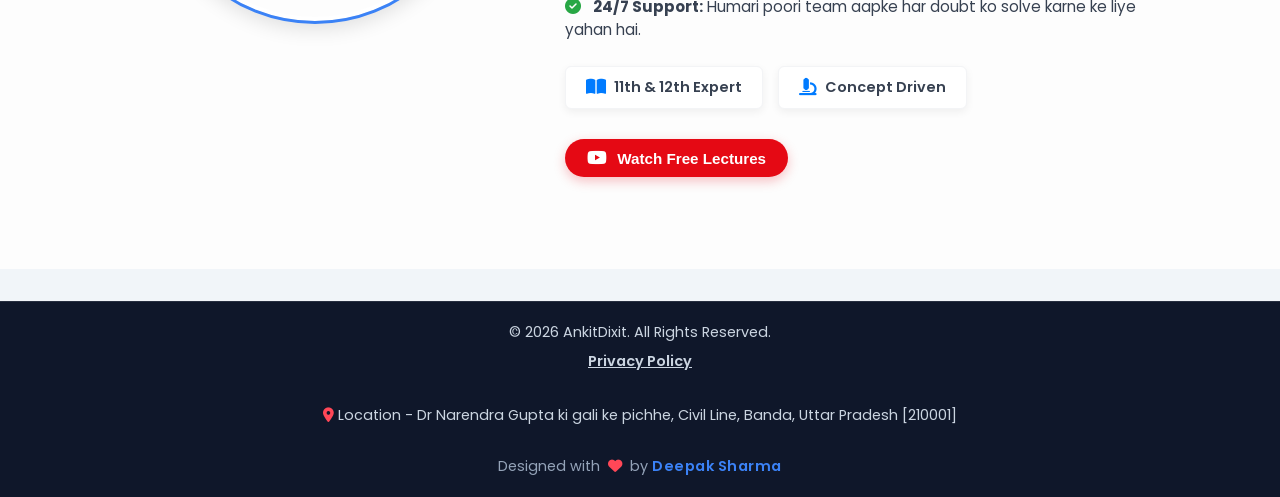
==== commit aec8c9b0: "extra material added" ====
--- a/about.html
+++ b/about.html
@@ -50,7 +50,7 @@
                 </div>
                 <div class="member-info">
                     <h3>Ankit Dixit</h3>
-                    <span class="role">Founder & Physics Expert</span>
+                    <span class="role">Founder & Physics Coach</span>
                     <p class="bio">10+ years of experience in teaching Physics to Class 11th and 12th students.</p>
                     <div class="member-social">
                         <a href="https://www.youtube.com/@ankitdixitbanda"><i class="fab fa-youtube"></i></a>
@@ -65,7 +65,7 @@
                 </div>
                 <div class="member-info">
                     <h3>Aadi</h3>
-                    <span class="role">Social Media Manager</span>
+                    <span class="role">IG Manager</span>
                     <p class="bio">Experienced in managing social media presence and creating engaging content for our audience.</p>
                     <div class="member-social">
                         <a href="https://www.instagram.com/the.aadi.0119?igsh=YWIwbGU3Zmx3NHc1"><i class="fab fa-instagram"></i></a>
@@ -89,9 +89,58 @@
             </div>
         </div>
     </section>
+    <section id="about" class="about-mentor">
+    <div class="section-header hidden">
+        <h2>Meet Your Mentor</h2>
+        <div class="divider"></div>
+    </div>
+    
+    <div class="about-content">
+        
+        <div class="about-image">
+            <img src="./photos/ankit sir.jpeg" alt="Ankit Dixit">
+        </div>
+        
+        <div class="about-text hidden-delay">
+            <h3>Ankit Dixit</h3>
+            <h4 class="qualification"><i class="fas fa-graduation-cap"></i> M.Sc. in Physics | 10+ Years Experience</h4>
+            
+            <p><strong>Kya Physics ke numericals aur derivations aapko bhi pareshan karte hain?</strong> Agar haan, toh aap akele nahi hain! Hello future scientists and engineers, main Ankit Dixit hu aur mera mission Physics ko ratne wala subject nahi, balki ek <span style="color: #007bff; font-weight: 600;">fascinating universe</span> banana hai.</p>
+            
+            <p>Apne saalo ke anubhav me, maine hazaron students ka Physics ka darr door kiya hai. Mera padhane ka tareeka bilkul simple hai: <em>"Pehle visualize karo, phir solve karo."</em> Chahe aapko Board Exams me top karna ho ya aage chal kar JEE/NEET jaise competitive exams phodne ho, hum uski foundation aaj yahi se banayenge.</p>
+
+            <ul class="about-highlights">
+                <li><i class="fas fa-check-circle"></i> <strong>Zero to Hero Approach:</strong> Basic concepts se lekar advance level tak ki poori tayari.</li>
+                <li><i class="fas fa-check-circle"></i> <strong>Real-Life Examples:</strong> Boring theories nahi, har concept ko aam zindagi se jodkar samjhenge.</li>
+                <li><i class="fas fa-check-circle"></i> <strong>24/7 Support:</strong> Humari poori team aapke har doubt ko solve karne ke liye yahan hai.</li>
+            </ul>
+
+            <div class="stats">
+                <div class="stat-box">
+                    <i class="fas fa-book-open"></i>
+                    <span>11th & 12th Expert</span>
+                </div>
+                <div class="stat-box">
+                    <i class="fas fa-microscope"></i>
+                    <span>Concept Driven</span>
+                </div>
+            </div>
+
+            <div class="about-cta">
+                <a href="https://www.youtube.com/@ankitdixitbanda" target="_blank" class="btn-primary">
+                    <i class="fab fa-youtube"></i> Watch Free Lectures
+                </a>
+            </div>
+        </div>
+
+    </div> 
+</section>
 
     <footer class="copyright">
         <p>&copy; 2026 AnkitDixit. All Rights Reserved.</p>
+        <div style="margin-bottom: 15px;">
+    <a href="privacy.html" style="color: #cbd5e1; font-size: 0.9rem; text-decoration: underline;">Privacy Policy</a>
+</div>
         <p class="location-text">
             <i class="fas fa-map-marker-alt"></i> Location - Dr Narendra Gupta ki gali ke pichhe, Civil Line, Banda, Uttar Pradesh [210001]
         </p>
--- a/style.css
+++ b/style.css
@@ -1590,6 +1590,206 @@
     margin-bottom:40px;
     font-size:1.1rem;
 }
-
-
-
+/* --- Google Fonts Import --- */
+@import url('https://fonts.googleapis.com/css2?family=Inter:wght@400;500;600&family=Poppins:wght@500;600;700&display=swap');
+
+/* --- General Section Styling --- */
+.about-mentor {
+    padding: 60px 20px;
+    background-color: #fdfdfd;
+    /* Inter font paragraphs ke liye (Bahut clean aur professional hai) */
+    font-family: 'Inter', system-ui, -apple-system, sans-serif; 
+}
+
+/* Header Styling */
+.section-header {
+    text-align: center;
+    margin-bottom: 40px;
+}
+
+.section-header h2 {
+    /* Poppins font headings ke liye (Bold aur attractive) */
+    font-family: 'Poppins', sans-serif;
+    font-size: 2rem; /* Thoda chhota aur professional kiya */
+    color: #1f2937; /* Dark grayish black */
+    margin-bottom: 10px;
+    font-weight: 600;
+}
+
+.divider {
+    height: 3px;
+    width: 60px;
+    background-color: #007bff;
+    margin: 0 auto;
+    border-radius: 2px;
+}
+
+/* --- Layout for Content --- */
+.about-content {
+    display: flex;
+    flex-direction: column; /* Mobile par default */
+    align-items: center;
+    max-width: 1050px;
+    margin: 0 auto;
+    gap: 40px;
+}
+
+/* Image Styling */
+.about-image img {
+    height: 220px; /* Thoda chhota kiya */
+    width: 220px;
+    object-fit: cover;
+    border-radius: 50%;
+    box-shadow: 0 8px 20px rgba(0, 0, 0, 0.12);
+    border: 4px solid #ffffff;
+}
+
+/* Text Styling */
+.about-text {
+    text-align: center;
+    color: #4b5563; /* Soft professional grey */
+}
+
+.about-text h3 {
+    font-family: 'Poppins', sans-serif;
+    font-size: 1.8rem; /* Size kam kiya */
+    color: #111827;
+    margin-bottom: 4px;
+    font-weight: 600;
+}
+
+.qualification {
+    font-family: 'Inter', sans-serif;
+    font-size: 1rem; /* Professional size */
+    color: #007bff;
+    margin-bottom: 18px;
+    font-weight: 500;
+}
+
+.about-text p {
+    font-size: 0.95rem; /* Padhne me aasan aur chhota */
+    line-height: 1.6;
+    margin-bottom: 15px;
+}
+
+/* --- About Highlights (Bullet Points) --- */
+.about-highlights {
+    list-style-type: none;
+    padding: 0;
+    margin: 20px 0;
+    text-align: left; 
+}
+
+.about-highlights li {
+    margin-bottom: 10px;
+    font-size: 0.95rem;
+    color: #374151;
+}
+
+.about-highlights i {
+    color: #28a745;
+    margin-right: 8px;
+    font-size: 1rem;
+}
+
+/* --- Stats Box Styling --- */
+.stats {
+    display: flex;
+    flex-wrap: wrap;
+    justify-content: center;
+    gap: 15px;
+    margin-top: 25px;
+}
+
+.stat-box {
+    display: flex;
+    align-items: center;
+    gap: 8px;
+    background: #ffffff;
+    padding: 10px 20px;
+    border-radius: 6px;
+    box-shadow: 0 3px 8px rgba(0, 0, 0, 0.06);
+    font-weight: 600;
+    font-size: 0.9rem; /* Chhota aur neat */
+    color: #374151;
+    transition: transform 0.3s ease;
+    border: 1px solid #f3f4f6;
+}
+
+.stat-box:hover {
+    transform: translateY(-3px);
+}
+
+.stat-box i {
+    color: #007bff;
+    font-size: 1.1rem;
+}
+
+/* --- Call to Action Button --- */
+.about-cta {
+    margin-top: 30px;
+    text-align: center;
+}
+
+.btn-primary {
+    display: inline-block;
+    padding: 10px 22px;
+    background-color: #e50914; /* Standard YouTube Red */
+    color: #ffffff;
+    text-decoration: none;
+    border-radius: 25px;
+    font-family: 'Inter', sans-serif;
+    font-size: 0.95rem;
+    font-weight: 600;
+    box-shadow: 0 4px 12px rgba(229, 9, 20, 0.25);
+    transition: all 0.3s ease;
+}
+
+.btn-primary:hover {
+    background-color: #b20710;
+    transform: translateY(-2px);
+    box-shadow: 0 6px 15px rgba(229, 9, 20, 0.35);
+    color: #ffffff;
+}
+
+.btn-primary i {
+    margin-right: 6px;
+    font-size: 1.1rem;
+}
+
+/* =========================================
+   MEDIA QUERIES (For Tablet and PC View)
+   ========================================= */
+
+@media (min-width: 768px) {
+    .about-content {
+        flex-direction: row; 
+        align-items: center; 
+        justify-content: space-between;
+        gap: 50px;
+    }
+
+    .about-image {
+        flex-shrink: 0; 
+    }
+
+    .about-image img {
+        height: 320px; 
+        width: 320px;
+    }
+
+    .about-text {
+        text-align: left; 
+    }
+
+    .stats {
+        justify-content: flex-start; 
+    }
+
+    .about-cta {
+        text-align: left;
+    }
+}
+
+
+
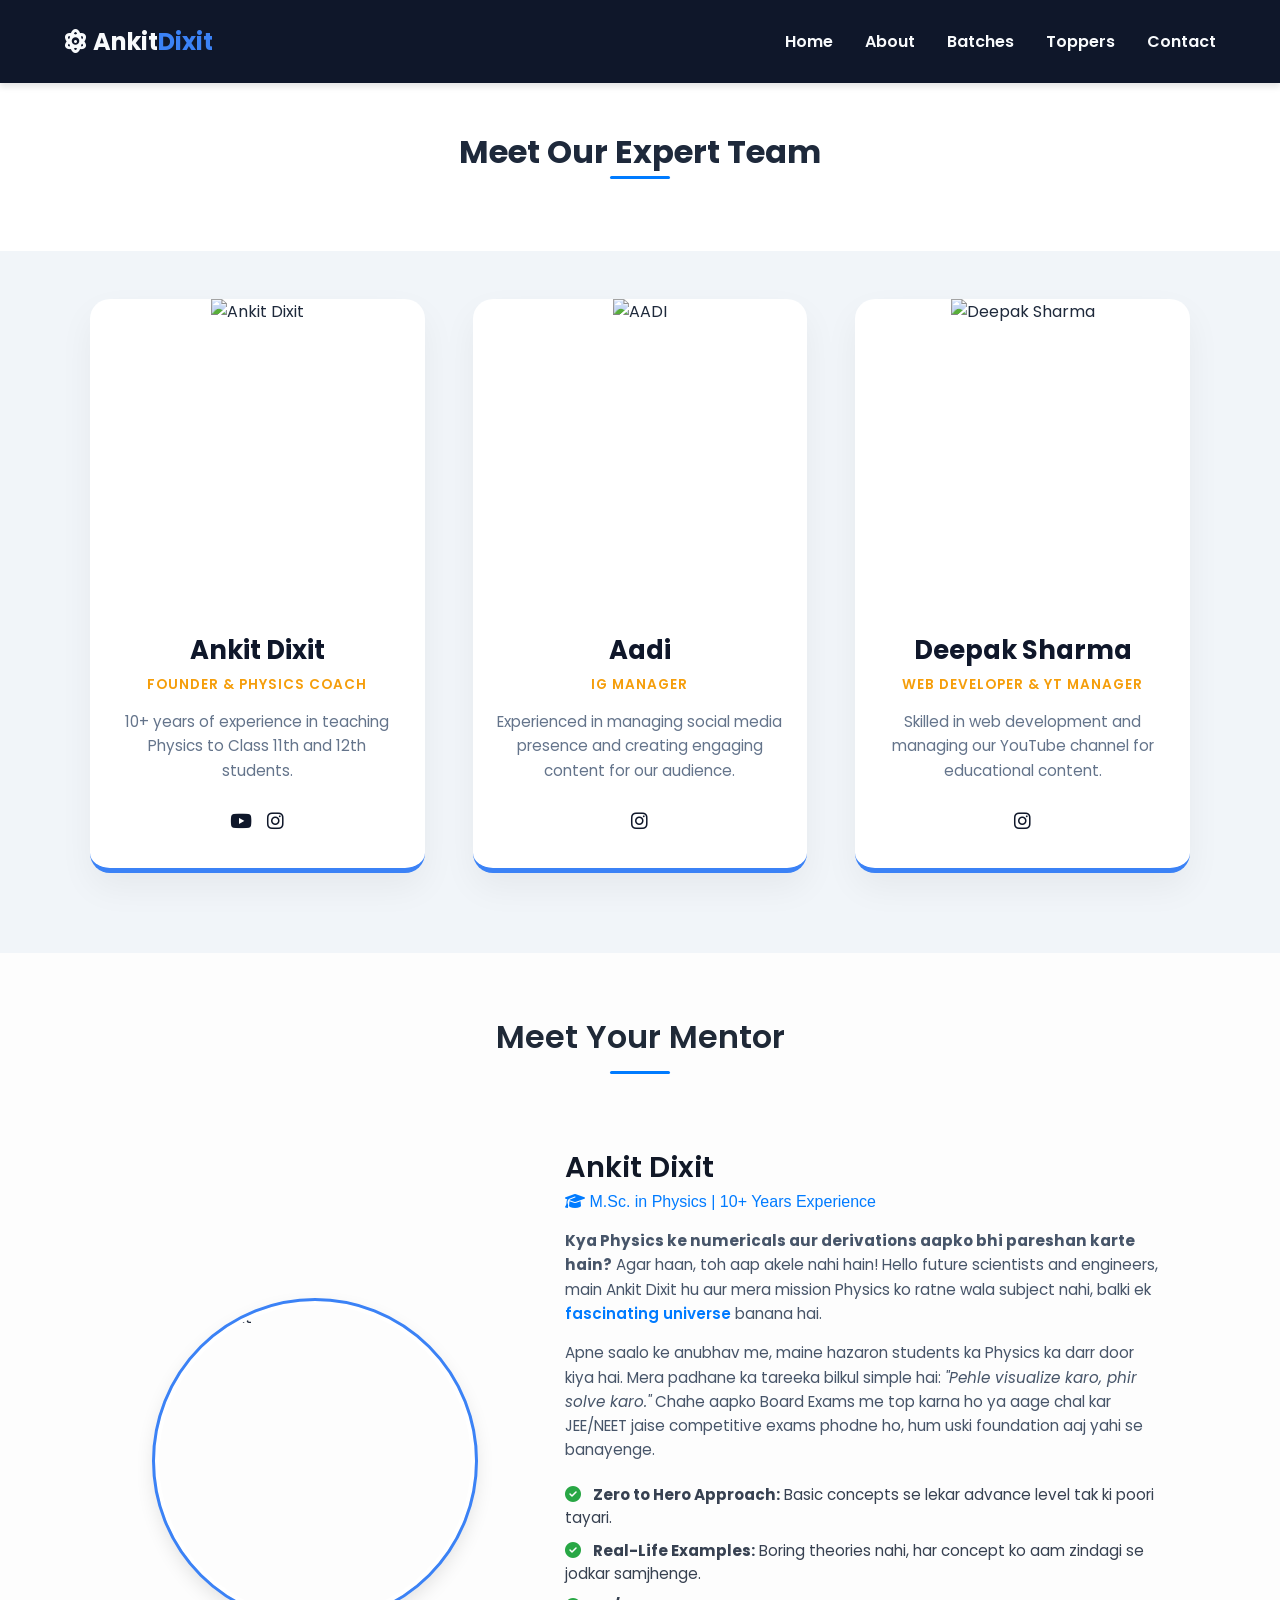
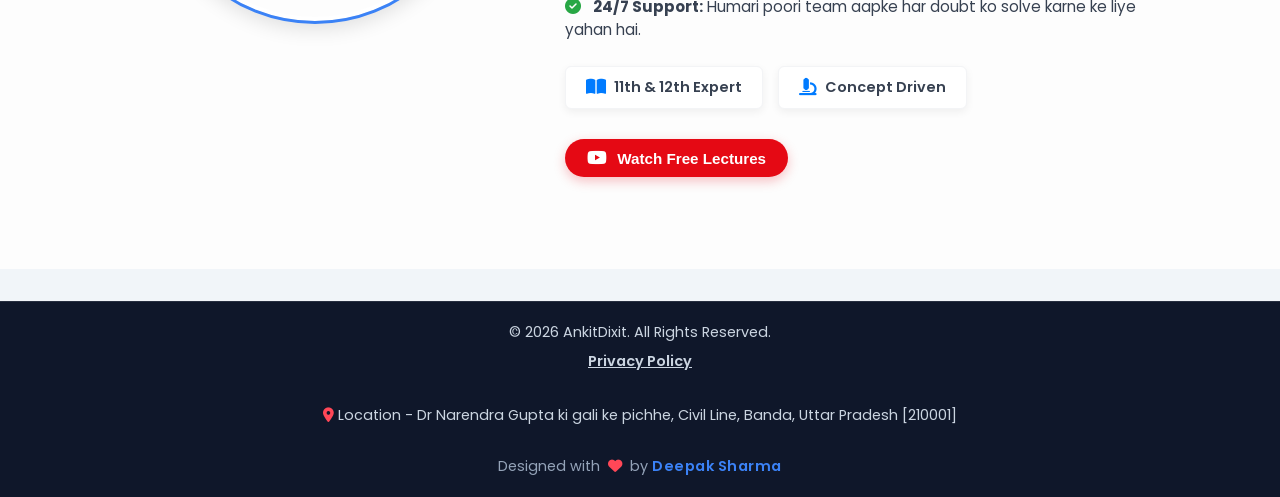
==== commit 5a7b58c7: "pic update" ====
--- a/about.html
+++ b/about.html
@@ -75,14 +75,13 @@
 
             <div class="team-card">
                 <div class="member-img">
-                    <img src="./photos/DS.jpeg" alt="Deepak Sharma">
+                    <img src="./photos/profile pic.jpeg" alt="Deepak Sharma">
                 </div>
                 <div class="member-info">
                     <h3>Deepak Sharma</h3>
                     <span class="role">Web Developer & YT Manager</span>
                     <p class="bio">Skilled in web development and managing our YouTube channel for educational content.</p>
                     <div class="member-social">
-                        <a href="https://youtube.com/@deepaksharmacs?si=zn6zAKvLlIB2ImdI"><i class="fab fa-youtube"></i></a>
                         <a href="https://www.instagram.com/ideeepaksharma?igsh=ZzlsNzhhY3Z3b3B1"><i class="fab fa-instagram"></i></a>
                     </div> 
                 </div>
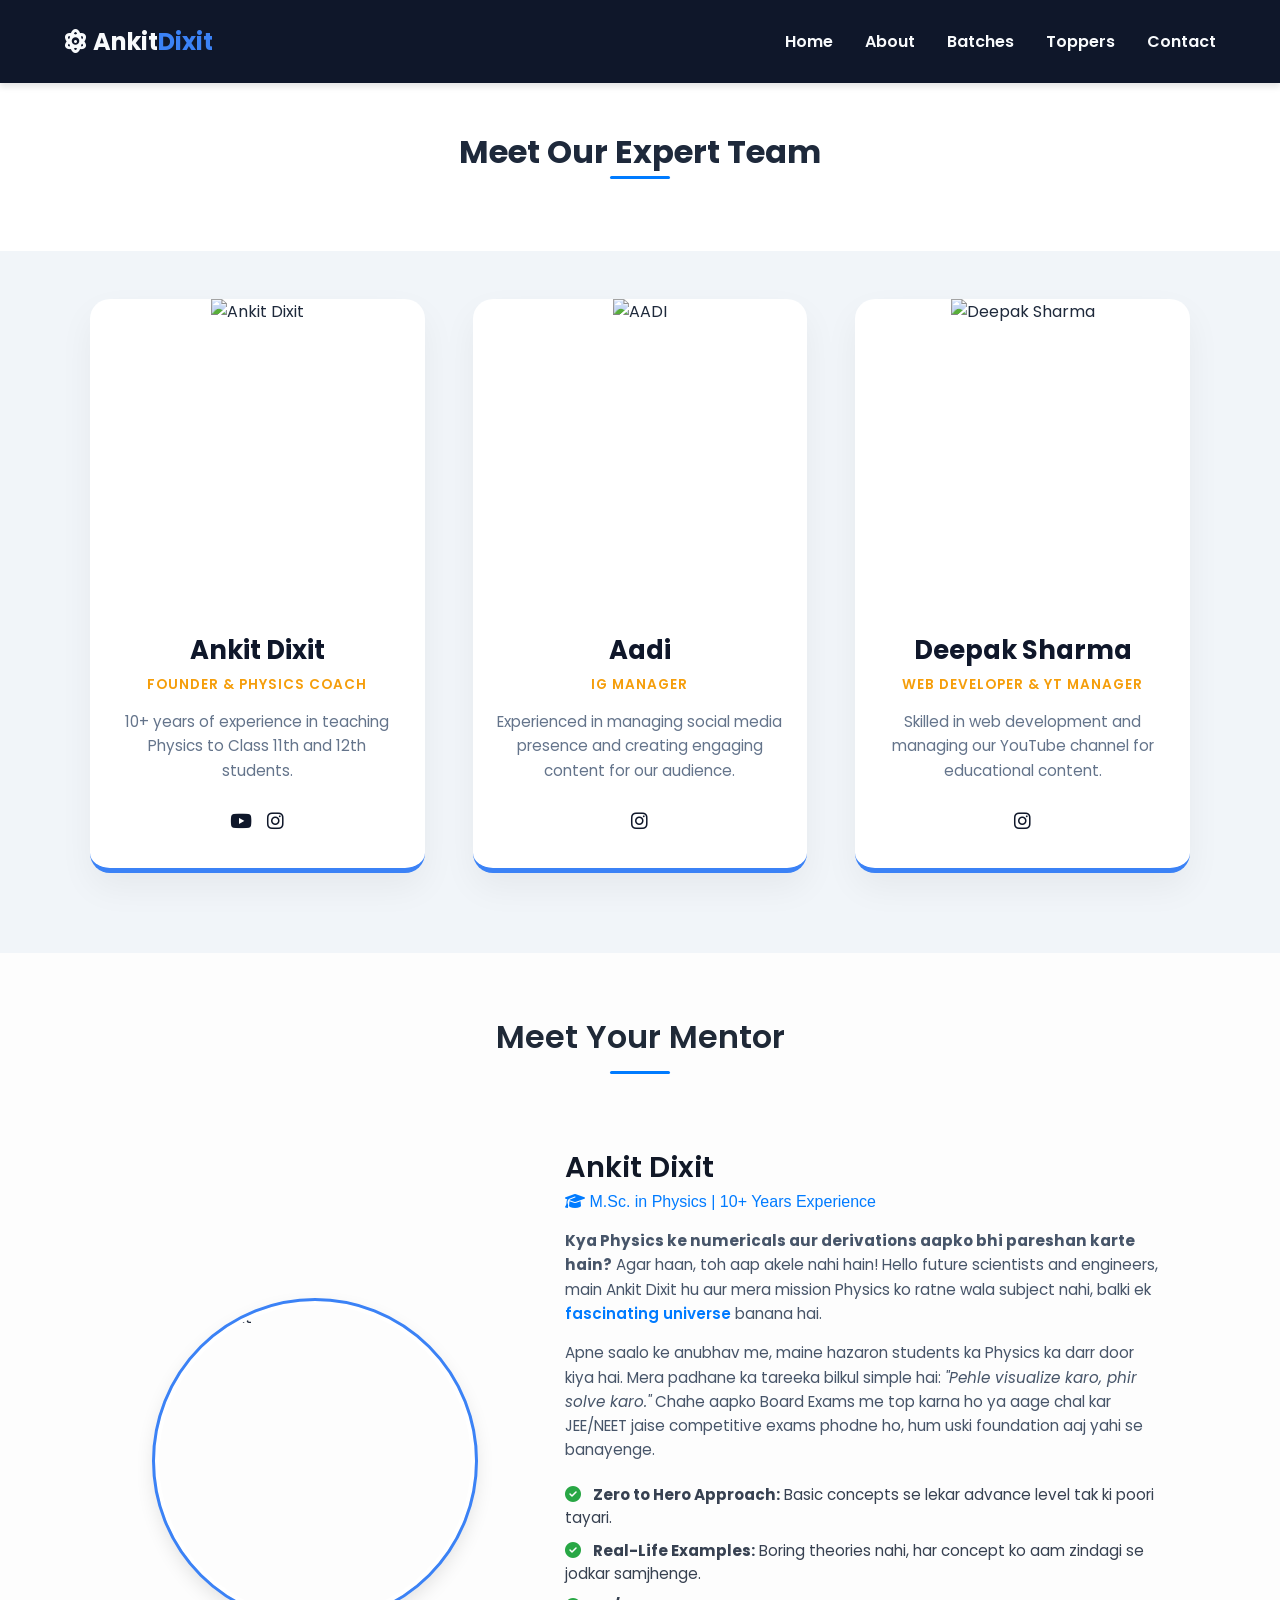
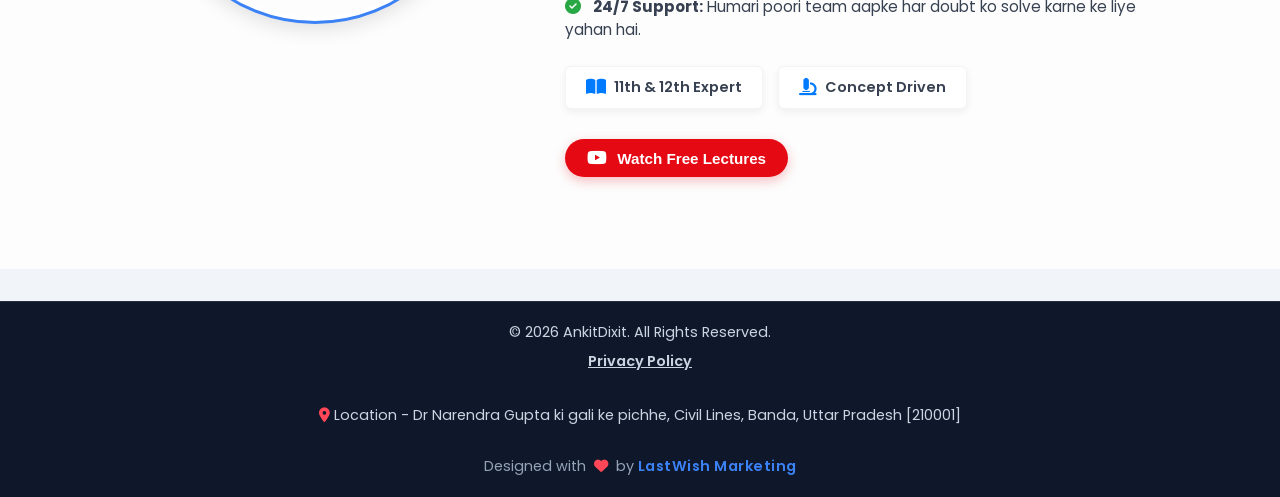
==== commit ff05d10d: "students updation" ====
--- a/about.html
+++ b/about.html
@@ -141,9 +141,9 @@
     <a href="privacy.html" style="color: #cbd5e1; font-size: 0.9rem; text-decoration: underline;">Privacy Policy</a>
 </div>
         <p class="location-text">
-            <i class="fas fa-map-marker-alt"></i> Location - Dr Narendra Gupta ki gali ke pichhe, Civil Line, Banda, Uttar Pradesh [210001]
+            <i class="fas fa-map-marker-alt"></i> Location - Dr Narendra Gupta ki gali ke pichhe, Civil Lines, Banda, Uttar Pradesh [210001]
         </p>
-        <p class="developer-credit">Designed with <i class="fas fa-heart"></i> by <a href="https://www.instagram.com/ideeepaksharma?igsh=ZzlsNzhhY3Z3b3B1">Deepak Sharma</a></p>
+        <p class="developer-credit">Designed with <i class="fas fa-heart"></i> by <a href="https://www.instagram.com/lastwishmarketing?igsh=ZzlsNzhhY3Z3b3B1" target="_blank">LastWish Marketing</a></p>
     
     </footer>
 
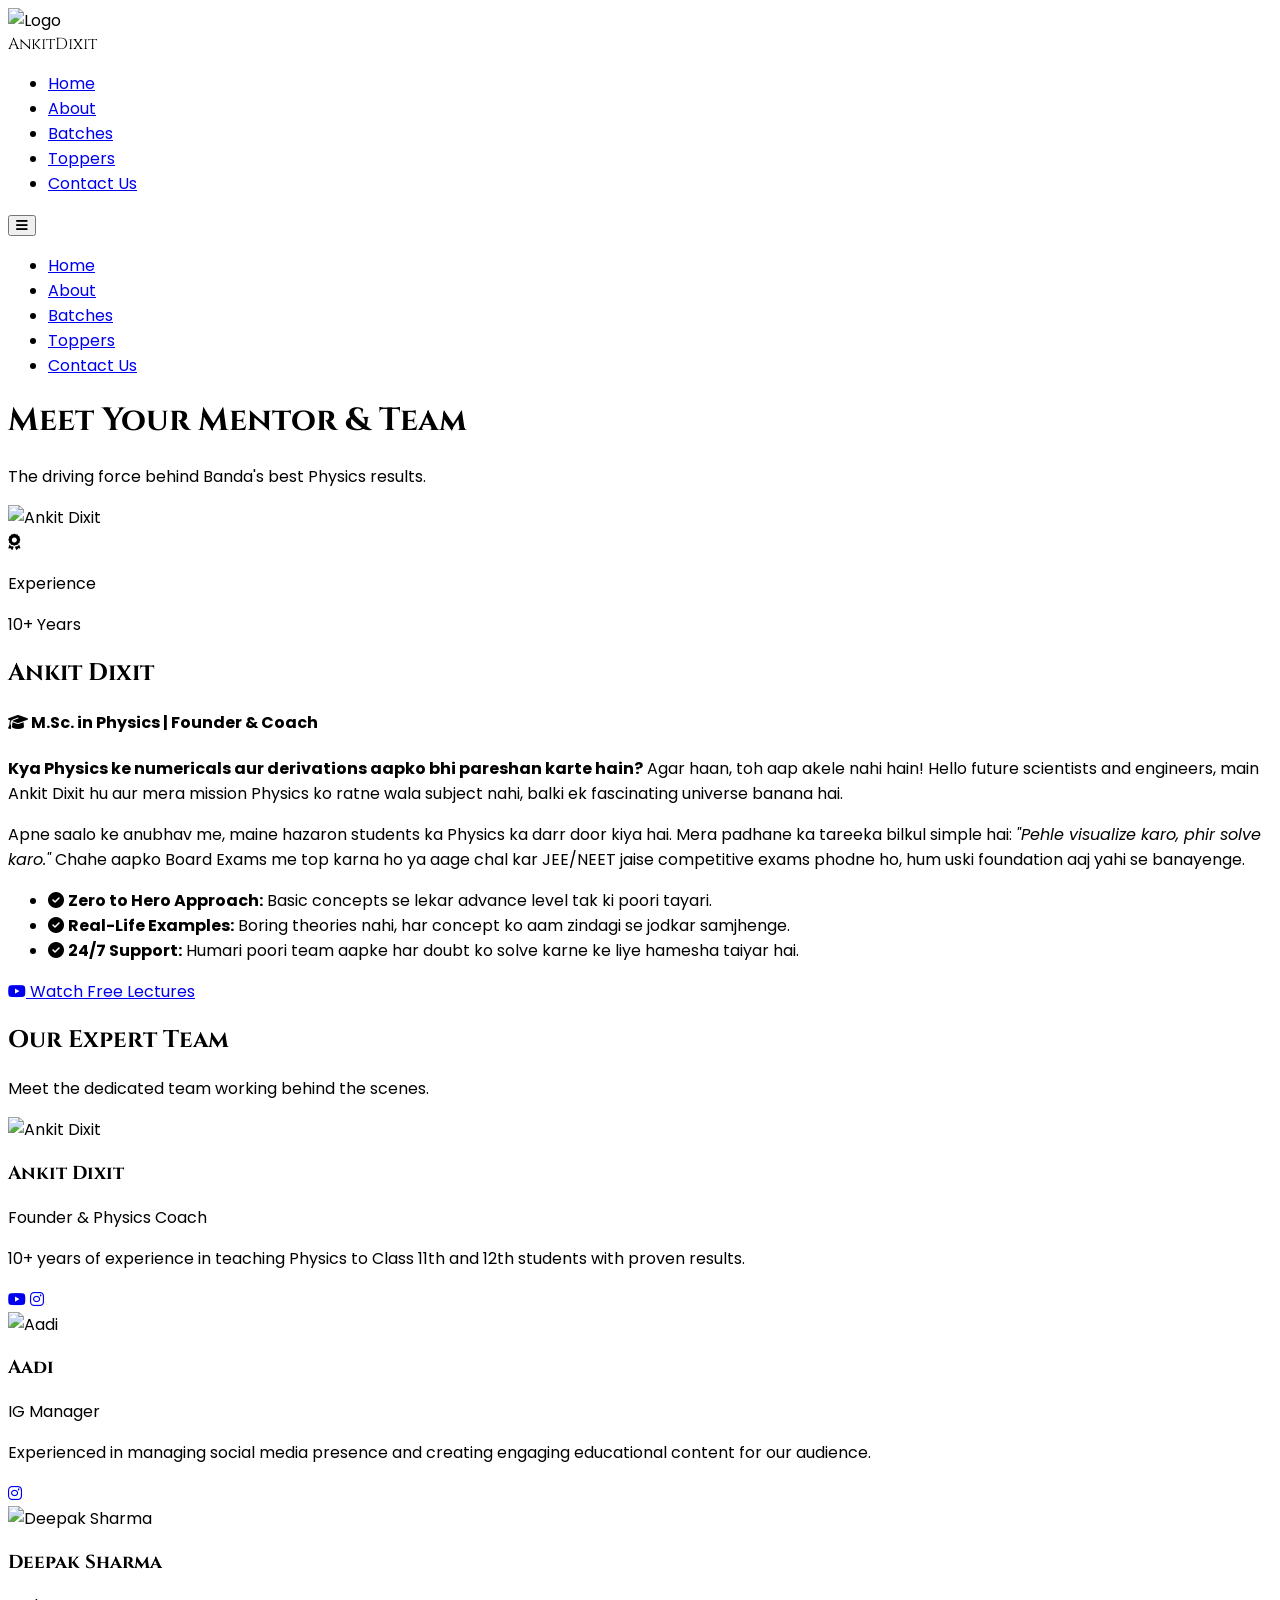
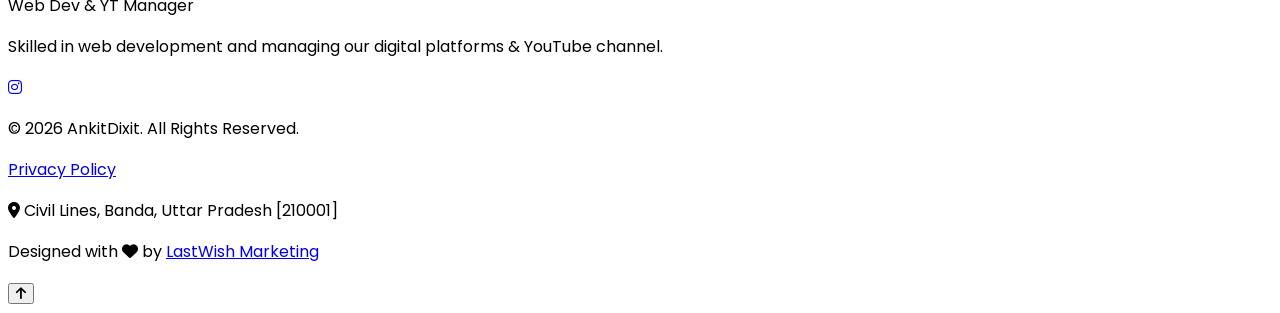
==== commit fa2c57de: "upgradation" ====
--- a/about.html
+++ b/about.html
@@ -1,152 +1,214 @@
 <!DOCTYPE html>
-<html lang="en">
+<html lang="en" class="scroll-smooth overflow-x-hidden">
 <head>
     <meta charset="UTF-8">
-    <meta name="viewport" content="width=device-width, initial-scale=1.0">
-    <title>Ankit Dixit - Best Physics Coaching in Banda | Class 11th & 12th</title>
-    <link rel="icon" type="image/png" href="./photos/ad favicon.jpg">
-
-<meta name="description" content="Banda's No.1 Physics coaching by Ankit Dixit. Specialized classes for 11th, 12th, UP Board, and competitive exams. Get expert guidance, notes, and weekly tests.">
-
-<meta name="keywords" content="Ankit Dixit, Best Physics teacher in Banda, Banda Physics coaching, UP Board Physics Class 12, Top teacher in Banda, Ankit Sir Physics">
-
-<meta name="author" content="Ankit Dixit">
-
-<meta property="og:title" content="Ankit Dixit - Best Physics Coaching in Banda">
-<meta property="og:description" content="Join Banda's top physics coaching for Class 11th and 12th. Learn from Ankit Dixit Sir.">
-<meta property="og:type" content="website">
+    <meta name="viewport" content="width=device-width, initial-scale=1.0, maximum-scale=1.0, user-scalable=no">
+    <title>About Us | Ankit Dixit - Best Physics Coaching in Banda</title>
+    
+    <link rel="icon" type="image/jpeg" href="./photos/ad favicon.jpg">
+    <meta name="description" content="Meet Ankit Dixit and the expert team. Banda's No.1 Physics coaching for Class 11th and 12th.">
+    
+    <!-- FontAwesome Icons -->
+    <link rel="stylesheet" href="https://cdnjs.cloudflare.com/ajax/libs/font-awesome/6.4.0/css/all.min.css">
+    
+    <!-- Tailwind CSS (Framework) -->
+    <script src="https://cdn.tailwindcss.com"></script>
+    
+    <!-- Custom CSS Link -->
     <link rel="stylesheet" href="style.css">
-    <link rel="stylesheet" href="https://cdnjs.cloudflare.com/ajax/libs/font-awesome/6.4.0/css/all.min.css">
 </head>
-<body>
-    <nav class="navbar">
-        <div class="logo">
-            <i class="fas fa-atom"></i> Ankit<span>Dixit</span>
-        </div>
-        <ul class="nav-links">
-            <li><a href="index.html">Home</a></li>
-            <li><a href="about.html" class="active">About</a></li>
-            <li><a href="batches.html">Batches</a></li>
-            <li><a href="toppers.html">Toppers</a></li>
-            <li><a href="index.html#contact">Contact</a></li>
-        </ul>
-        <div class="hamburger">
-            <i class="fas fa-bars"></i>
+<body class="bg-gray-50 text-gray-800 antialiased overflow-x-hidden w-full relative">
+
+    <!-- Navbar -->
+    <nav class="bg-white shadow-md fixed w-full top-0 z-50 transition-all duration-300">
+        <div class="max-w-7xl mx-auto px-4 sm:px-6 lg:px-8">
+            <div class="flex justify-between items-center h-20">
+                <!-- Logo -->
+                <div class="flex items-center gap-2 md:gap-3">
+                    <img src="./photos/ad favicon.jpg" alt="Logo" class="h-10 w-10 md:h-12 md:w-12 rounded-full border-2 border-blue-600 shadow-sm">
+                    <div class="text-xl md:text-2xl font-bold text-blue-900 flex items-center premium-font tracking-wide">
+                        Ankit<span class="text-blue-500 ml-1">Dixit</span>
+                    </div>
+                </div>
+                
+                <!-- Desktop Menu -->
+                <ul class="hidden md:flex space-x-8 items-center font-medium">
+                    <li><a href="index.html" class="text-gray-700 hover:text-blue-600 transition">Home</a></li>
+                    <li><a href="about.html" class="text-blue-600 font-bold border-b-2 border-blue-600 pb-1">About</a></li>
+                    <li><a href="batches.html" class="text-gray-700 hover:text-blue-600 transition">Batches</a></li>
+                    <li><a href="toppers.html" class="text-gray-700 hover:text-blue-600 transition">Toppers</a></li>
+                    <li><a href="index.html#contact" class="bg-blue-600 text-white px-5 py-2 rounded-full hover:bg-blue-700 shadow-md transition">Contact Us</a></li>
+                </ul>
+
+                <!-- Mobile Menu Button -->
+                <div class="md:hidden flex items-center">
+                    <button id="mobile-menu-btn" class="text-blue-900 focus:outline-none p-2 mr-[-8px]">
+                        <i class="fas fa-bars text-2xl"></i>
+                    </button>
+                </div>
+            </div>
+        </div>
+
+        <!-- Mobile Menu Panel -->
+        <div id="mobile-menu" class="hidden md:hidden bg-white border-t border-gray-100 shadow-xl absolute w-full left-0 top-20">
+            <ul class="flex flex-col px-4 pt-4 pb-6 space-y-4 font-medium text-center">
+                <li><a href="index.html" class="block py-2 text-gray-700 hover:text-blue-600">Home</a></li>
+                <li><a href="about.html" class="block py-2 text-blue-600 font-bold">About</a></li>
+                <li><a href="batches.html" class="block py-2 text-gray-700 hover:text-blue-600">Batches</a></li>
+                <li><a href="toppers.html" class="block py-2 text-gray-700 hover:text-blue-600">Toppers</a></li>
+                <li><a href="index.html#contact" class="block py-2 text-gray-700 hover:text-blue-600 font-bold">Contact Us</a></li>
+            </ul>
         </div>
     </nav>
 
-    <header class="about-hero">
-        <div class="section-header">
-            <h1>Meet Our Expert Team</h1>
-            <div class="divider"></div>
+    <!-- Page Header / Hero -->
+    <header class="bg-gradient-to-r from-blue-900 to-blue-700 pt-28 pb-16 md:pt-32 md:pb-20 text-center text-white relative overflow-hidden w-full">
+        <div class="absolute top-0 left-0 w-full h-full opacity-10 bg-[url('https://www.transparenttextures.com/patterns/cubes.png')]"></div>
+        <div class="relative z-10 reveal fade-bottom w-full px-4">
+            <h1 class="text-3xl md:text-5xl font-bold mb-3 md:mb-4 premium-font text-yellow-400 drop-shadow-md">Meet Your Mentor & Team</h1>
+            <div class="w-16 md:w-24 h-1 bg-yellow-400 mx-auto rounded-full"></div>
+            <p class="mt-3 md:mt-4 text-blue-100 text-sm md:text-lg max-w-2xl mx-auto">The driving force behind Banda's best Physics results.</p>
         </div>
     </header>
 
-    <section class="team-section">
-        <div class="team-grid">
-            <div class="team-card">
-                <div class="member-img">
-                    <img src="./photos/ankit sir.jpeg" alt="Ankit Dixit">
-                </div>
-                <div class="member-info">
-                    <h3>Ankit Dixit</h3>
-                    <span class="role">Founder & Physics Coach</span>
-                    <p class="bio">10+ years of experience in teaching Physics to Class 11th and 12th students.</p>
-                    <div class="member-social">
-                        <a href="https://www.youtube.com/@ankitdixitbanda"><i class="fab fa-youtube"></i></a>
-                        <a href="https://www.instagram.com/ankitdixitofficial_?igsh=MXJlM2dzM25jejhoaQ=="><i class="fab fa-instagram"></i></a>
-                    </div>
-                </div>
-            </div>
-
-            <div class="team-card">
-                <div class="member-img">
-                    <img src="./photos/1000264374.jpg.jpeg" alt="AADI">
-                </div>
-                <div class="member-info">
-                    <h3>Aadi</h3>
-                    <span class="role">IG Manager</span>
-                    <p class="bio">Experienced in managing social media presence and creating engaging content for our audience.</p>
-                    <div class="member-social">
-                        <a href="https://www.instagram.com/the.aadi.0119?igsh=YWIwbGU3Zmx3NHc1"><i class="fab fa-instagram"></i></a>
-                    </div>
-                </div>
-            </div>
-
-            <div class="team-card">
-                <div class="member-img">
-                    <img src="./photos/profile pic.jpeg" alt="Deepak Sharma">
-                </div>
-                <div class="member-info">
-                    <h3>Deepak Sharma</h3>
-                    <span class="role">Web Developer & YT Manager</span>
-                    <p class="bio">Skilled in web development and managing our YouTube channel for educational content.</p>
-                    <div class="member-social">
-                        <a href="https://www.instagram.com/ideeepaksharma?igsh=ZzlsNzhhY3Z3b3B1"><i class="fab fa-instagram"></i></a>
-                    </div> 
-                </div>
+    <!-- Meet Your Mentor Section (Ankit Sir) -->
+    <section class="py-16 md:py-20 bg-white w-full overflow-hidden">
+        <div class="max-w-7xl mx-auto px-4 sm:px-6 lg:px-8">
+            <div class="flex flex-col lg:flex-row items-center gap-10 md:gap-12">
+                
+                <!-- Mentor Image -->
+                <div class="w-full lg:w-5/12 reveal fade-left px-2 md:px-0">
+                    <div class="relative max-w-sm mx-auto lg:max-w-none">
+                        <!-- Mobile par background offset kam kar diya hai overflow rokne ke liye -->
+                        <div class="absolute inset-0 bg-blue-600 rounded-2xl transform translate-x-2 translate-y-2 md:translate-x-4 md:translate-y-4 opacity-20"></div>
+                        <img src="./photos/ankit sir.jpeg" alt="Ankit Dixit" class="relative z-10 w-full rounded-2xl shadow-2xl border-4 border-white object-cover">
+                        
+                        <!-- Floating Badge -->
+                        <div class="absolute -bottom-4 -right-2 md:-bottom-6 md:-right-6 bg-white p-3 md:p-4 rounded-xl shadow-xl z-20 flex items-center gap-2 md:gap-3 border border-gray-100 float-anim">
+                            <div class="w-10 h-10 md:w-12 md:h-12 bg-blue-100 text-blue-600 rounded-full flex items-center justify-center text-lg md:text-xl">
+                                <i class="fas fa-award"></i>
+                            </div>
+                            <div>
+                                <p class="text-xs md:text-sm text-gray-500 font-semibold">Experience</p>
+                                <p class="font-bold text-gray-800 text-base md:text-lg">10+ Years</p>
+                            </div>
+                        </div>
+                    </div>
+                </div>
+                
+                <!-- Mentor Content -->
+                <div class="w-full lg:w-7/12 reveal fade-right mt-6 lg:mt-0 text-center lg:text-left">
+                    <h2 class="text-3xl md:text-4xl font-bold text-blue-900 mb-2 premium-font">Ankit Dixit</h2>
+                    <h4 class="text-base md:text-lg text-blue-600 font-semibold mb-6 flex items-center justify-center lg:justify-start gap-2">
+                        <i class="fas fa-graduation-cap"></i> M.Sc. in Physics | Founder & Coach
+                    </h4>
+                    
+                    <div class="prose max-w-none text-gray-600 text-sm md:text-lg space-y-4 mb-8 text-left">
+                        <p><strong class="text-gray-800">Kya Physics ke numericals aur derivations aapko bhi pareshan karte hain?</strong> Agar haan, toh aap akele nahi hain! Hello future scientists and engineers, main Ankit Dixit hu aur mera mission Physics ko ratne wala subject nahi, balki ek <span class="text-blue-600 font-bold">fascinating universe</span> banana hai.</p>
+                        
+                        <p>Apne saalo ke anubhav me, maine hazaron students ka Physics ka darr door kiya hai. Mera padhane ka tareeka bilkul simple hai: <em class="text-gray-800 font-medium">"Pehle visualize karo, phir solve karo."</em> Chahe aapko Board Exams me top karna ho ya aage chal kar JEE/NEET jaise competitive exams phodne ho, hum uski foundation aaj yahi se banayenge.</p>
+                    </div>
+
+                    <ul class="space-y-3 md:space-y-4 mb-8 text-left">
+                        <li class="flex items-start gap-3 bg-gray-50 p-3 md:p-4 rounded-lg border-l-4 border-blue-600">
+                            <i class="fas fa-check-circle text-green-500 mt-1 text-lg md:text-xl"></i> 
+                            <span class="text-gray-700 text-sm md:text-base"><strong>Zero to Hero Approach:</strong> Basic concepts se lekar advance level tak ki poori tayari.</span>
+                        </li>
+                        <li class="flex items-start gap-3 bg-gray-50 p-3 md:p-4 rounded-lg border-l-4 border-yellow-500">
+                            <i class="fas fa-check-circle text-green-500 mt-1 text-lg md:text-xl"></i> 
+                            <span class="text-gray-700 text-sm md:text-base"><strong>Real-Life Examples:</strong> Boring theories nahi, har concept ko aam zindagi se jodkar samjhenge.</span>
+                        </li>
+                        <li class="flex items-start gap-3 bg-gray-50 p-3 md:p-4 rounded-lg border-l-4 border-blue-600">
+                            <i class="fas fa-check-circle text-green-500 mt-1 text-lg md:text-xl"></i> 
+                            <span class="text-gray-700 text-sm md:text-base"><strong>24/7 Support:</strong> Humari poori team aapke har doubt ko solve karne ke liye hamesha taiyar hai.</span>
+                        </li>
+                    </ul>
+
+                    <a href="https://www.youtube.com/@ankitdixitbanda" target="_blank" class="inline-flex items-center justify-center gap-2 bg-red-600 text-white font-bold py-3 px-6 md:py-3 md:px-8 rounded-full shadow-lg hover:bg-red-700 hover:scale-105 transition-all w-full sm:w-auto">
+                        <i class="fab fa-youtube text-lg md:text-xl"></i> Watch Free Lectures
+                    </a>
+                </div>
+
             </div>
         </div>
     </section>
-    <section id="about" class="about-mentor">
-    <div class="section-header hidden">
-        <h2>Meet Your Mentor</h2>
-        <div class="divider"></div>
-    </div>
-    
-    <div class="about-content">
-        
-        <div class="about-image">
-            <img src="./photos/ankit sir.jpeg" alt="Ankit Dixit">
-        </div>
-        
-        <div class="about-text hidden-delay">
-            <h3>Ankit Dixit</h3>
-            <h4 class="qualification"><i class="fas fa-graduation-cap"></i> M.Sc. in Physics | 10+ Years Experience</h4>
-            
-            <p><strong>Kya Physics ke numericals aur derivations aapko bhi pareshan karte hain?</strong> Agar haan, toh aap akele nahi hain! Hello future scientists and engineers, main Ankit Dixit hu aur mera mission Physics ko ratne wala subject nahi, balki ek <span style="color: #007bff; font-weight: 600;">fascinating universe</span> banana hai.</p>
-            
-            <p>Apne saalo ke anubhav me, maine hazaron students ka Physics ka darr door kiya hai. Mera padhane ka tareeka bilkul simple hai: <em>"Pehle visualize karo, phir solve karo."</em> Chahe aapko Board Exams me top karna ho ya aage chal kar JEE/NEET jaise competitive exams phodne ho, hum uski foundation aaj yahi se banayenge.</p>
-
-            <ul class="about-highlights">
-                <li><i class="fas fa-check-circle"></i> <strong>Zero to Hero Approach:</strong> Basic concepts se lekar advance level tak ki poori tayari.</li>
-                <li><i class="fas fa-check-circle"></i> <strong>Real-Life Examples:</strong> Boring theories nahi, har concept ko aam zindagi se jodkar samjhenge.</li>
-                <li><i class="fas fa-check-circle"></i> <strong>24/7 Support:</strong> Humari poori team aapke har doubt ko solve karne ke liye yahan hai.</li>
-            </ul>
-
-            <div class="stats">
-                <div class="stat-box">
-                    <i class="fas fa-book-open"></i>
-                    <span>11th & 12th Expert</span>
-                </div>
-                <div class="stat-box">
-                    <i class="fas fa-microscope"></i>
-                    <span>Concept Driven</span>
-                </div>
-            </div>
-
-            <div class="about-cta">
-                <a href="https://www.youtube.com/@ankitdixitbanda" target="_blank" class="btn-primary">
-                    <i class="fab fa-youtube"></i> Watch Free Lectures
-                </a>
-            </div>
-        </div>
-
-    </div> 
-</section>
-
-    <footer class="copyright">
-        <p>&copy; 2026 AnkitDixit. All Rights Reserved.</p>
-        <div style="margin-bottom: 15px;">
-    <a href="privacy.html" style="color: #cbd5e1; font-size: 0.9rem; text-decoration: underline;">Privacy Policy</a>
-</div>
-        <p class="location-text">
-            <i class="fas fa-map-marker-alt"></i> Location - Dr Narendra Gupta ki gali ke pichhe, Civil Lines, Banda, Uttar Pradesh [210001]
-        </p>
-        <p class="developer-credit">Designed with <i class="fas fa-heart"></i> by <a href="https://www.instagram.com/lastwishmarketing?igsh=ZzlsNzhhY3Z3b3B1" target="_blank">LastWish Marketing</a></p>
-    
+
+    <!-- Our Expert Team Section -->
+    <section class="py-16 md:py-20 bg-gray-100 w-full overflow-hidden">
+        <div class="max-w-7xl mx-auto px-4 sm:px-6 lg:px-8">
+            <div class="text-center mb-12 md:mb-16 reveal fade-bottom">
+                <h2 class="text-2xl md:text-4xl font-bold text-blue-900 mb-3 md:mb-4 premium-font">Our Expert Team</h2>
+                <div class="w-16 md:w-24 h-1 bg-gradient-to-r from-blue-500 to-blue-800 mx-auto rounded-full"></div>
+                <p class="mt-3 md:mt-4 text-gray-600 text-sm md:text-lg">Meet the dedicated team working behind the scenes.</p>
+            </div>
+
+            <div class="grid grid-cols-1 md:grid-cols-2 lg:grid-cols-3 gap-8 md:gap-10">
+                
+                <!-- Team Card 1 -->
+                <div class="bg-white rounded-2xl shadow-xl overflow-hidden transform hover:-translate-y-2 transition-all duration-300 reveal fade-bottom">
+                    <div class="h-28 md:h-32 bg-gradient-to-r from-blue-800 to-blue-600"></div>
+                    <div class="relative px-5 md:px-6 pb-6 md:pb-8 text-center -mt-14 md:-mt-16">
+                        <img src="./photos/ankit sir.jpeg" alt="Ankit Dixit" class="w-28 h-28 md:w-32 md:h-32 rounded-full border-4 border-white shadow-lg mx-auto object-cover bg-white">
+                        <h3 class="text-xl md:text-2xl font-bold text-gray-900 mt-4 premium-font">Ankit Dixit</h3>
+                        <span class="block text-blue-600 text-sm md:text-base font-semibold mb-3 md:mb-4">Founder & Physics Coach</span>
+                        <p class="text-gray-600 text-xs md:text-sm mb-6 h-16">10+ years of experience in teaching Physics to Class 11th and 12th students with proven results.</p>
+                        <div class="flex justify-center gap-3 md:gap-4">
+                            <a href="https://www.youtube.com/@ankitdixitbanda" class="w-10 h-10 rounded-full bg-red-100 text-red-600 flex items-center justify-center hover:bg-red-600 hover:text-white transition-colors"><i class="fab fa-youtube"></i></a>
+                            <a href="https://www.instagram.com/ankitdixitofficial_?igsh=MXJlM2dzM25jejhoaQ==" class="w-10 h-10 rounded-full bg-pink-100 text-pink-600 flex items-center justify-center hover:bg-pink-600 hover:text-white transition-colors"><i class="fab fa-instagram"></i></a>
+                        </div>
+                    </div>
+                </div>
+
+                <!-- Team Card 2 -->
+                <div class="bg-white rounded-2xl shadow-xl overflow-hidden transform hover:-translate-y-2 transition-all duration-300 reveal fade-bottom delay-100">
+                    <div class="h-28 md:h-32 bg-gradient-to-r from-purple-600 to-pink-500"></div>
+                    <div class="relative px-5 md:px-6 pb-6 md:pb-8 text-center -mt-14 md:-mt-16">
+                        <img src="./photos/1000264374.jpg.jpeg" alt="Aadi" class="w-28 h-28 md:w-32 md:h-32 rounded-full border-4 border-white shadow-lg mx-auto object-cover bg-white">
+                        <h3 class="text-xl md:text-2xl font-bold text-gray-900 mt-4 premium-font">Aadi</h3>
+                        <span class="block text-purple-600 text-sm md:text-base font-semibold mb-3 md:mb-4">IG Manager</span>
+                        <p class="text-gray-600 text-xs md:text-sm mb-6 h-16">Experienced in managing social media presence and creating engaging educational content for our audience.</p>
+                        <div class="flex justify-center gap-3 md:gap-4">
+                            <a href="https://www.instagram.com/the.aadi.0119?igsh=YWIwbGU3Zmx3NHc1" class="w-10 h-10 rounded-full bg-pink-100 text-pink-600 flex items-center justify-center hover:bg-pink-600 hover:text-white transition-colors"><i class="fab fa-instagram"></i></a>
+                        </div>
+                    </div>
+                </div>
+
+                <!-- Team Card 3 -->
+                <div class="bg-white rounded-2xl shadow-xl overflow-hidden transform hover:-translate-y-2 transition-all duration-300 reveal fade-bottom delay-200">
+                    <div class="h-28 md:h-32 bg-gradient-to-r from-gray-800 to-gray-600"></div>
+                    <div class="relative px-5 md:px-6 pb-6 md:pb-8 text-center -mt-14 md:-mt-16">
+                        <img src="./photos/profile pic.jpeg" alt="Deepak Sharma" class="w-28 h-28 md:w-32 md:h-32 rounded-full border-4 border-white shadow-lg mx-auto object-cover bg-white">
+                        <h3 class="text-xl md:text-2xl font-bold text-gray-900 mt-4 premium-font">Deepak Sharma</h3>
+                        <span class="block text-gray-600 text-sm md:text-base font-semibold mb-3 md:mb-4">Web Dev & YT Manager</span>
+                        <p class="text-gray-600 text-xs md:text-sm mb-6 h-16">Skilled in web development and managing our digital platforms & YouTube channel.</p>
+                        <div class="flex justify-center gap-3 md:gap-4">
+                            <a href="https://www.instagram.com/ideeepaksharma?igsh=ZzlsNzhhY3Z3b3B1" class="w-10 h-10 rounded-full bg-pink-100 text-pink-600 flex items-center justify-center hover:bg-pink-600 hover:text-white transition-colors"><i class="fab fa-instagram"></i></a>
+                        </div>
+                    </div>
+                </div>
+
+            </div>
+        </div>
+    </section>
+
+    <!-- Footer -->
+    <footer class="bg-blue-900 pt-10 pb-6 text-white text-center w-full overflow-hidden">
+        <div class="max-w-7xl mx-auto px-4">
+            <p class="text-blue-300 text-xs md:text-sm">&copy; 2026 AnkitDixit. All Rights Reserved.</p>
+            <div class="my-2 md:my-3">
+                <a href="privacy.html" class="text-blue-200 hover:text-white text-xs md:text-sm underline transition">Privacy Policy</a>
+            </div>
+            <p class="text-blue-300 text-xs md:text-sm mt-2"><i class="fas fa-map-marker-alt text-red-400"></i> Civil Lines, Banda, Uttar Pradesh [210001]</p>
+            <p class="text-blue-400 text-[10px] md:text-xs mt-4 pt-4 border-t border-blue-800 inline-block">Designed with <i class="fas fa-heart text-red-500 mx-1"></i> by <a href="https://www.instagram.com/lastwishmarketing?igsh=ZzlsNzhhY3Z3b3B1" target="_blank" class="hover:text-white transition">LastWish Marketing</a></p>
+        </div>
     </footer>
 
+    <!-- Scroll to Top Button -->
+    <button id="scrollToTopBtn" class="fixed bottom-6 right-4 md:right-6 bg-blue-600 text-white w-10 h-10 md:w-12 md:h-12 rounded-full flex items-center justify-center text-lg md:text-xl shadow-xl opacity-0 invisible transition-all duration-300 hover:bg-blue-700 z-40">
+        <i class="fas fa-arrow-up"></i>
+    </button>
+
+    <!-- Script Link -->
     <script src="script.js"></script>
 </body>
 </html>
--- a/style.css
+++ b/style.css
@@ -1,1795 +1,70 @@
-@import url('https://fonts.googleapis.com/css2?family=Poppins:wght@300;400;600;700&display=swap');
-
-:root {
-    --primary-color: #0f172a;
-    --accent-color: #3b82f6;
-    --accent-hover: #2563eb;
-    --secondary-color: #f59e0b;
-    --text-dark: #1e293b;
-    --text-light: #f8fafc;
-    --bg-light: #f1f5f9;
-}
-
-* {
-    margin: 0;
-    padding: 0;
-    box-sizing: border-box;
-    font-family: 'Poppins', sans-serif;
-    scroll-behavior: smooth;
-}
+@import url('https://fonts.googleapis.com/css2?family=Cinzel:wght@600;700;800&family=Poppins:wght@300;400;500;600;700&display=swap');
 
 body {
-    background-color: var(--bg-light);
-    color: var(--text-dark);
-    overflow-x: hidden;
-}
-
-/* Navbar */
-.navbar {
-    display: flex;
-    justify-content: space-between;
-    align-items: center;
-    padding: 1.5rem 5%;
-    background-color: var(--primary-color);
-    color: var(--text-light);
-    position: fixed;
-    width: 100%;
-    top: 0;
-    z-index: 1000;
-    box-shadow: 0 4px 6px rgba(0,0,0,0.1);
-}
-
-.logo {
-    font-size: 1.5rem;
-    font-weight: 700;
-}
-
-.logo span {
-    color: var(--accent-color);
-}
-
-.nav-links {
-    list-style: none;
-    display: flex;
-    gap: 2rem;
-}
-
-.nav-links a {
-    color: var(--text-light);
-    text-decoration: none;
-    font-weight: 600;
-    transition: color 0.3s ease;
-}
-
-.nav-links a:hover {
-    color: var(--accent-color);
-}
-
-.hamburger {
-    display: none;
-    font-size: 1.5rem;
-    cursor: pointer;
-}
-
-/* Hero Section */
-/* =========================================
-   HERO SECTION - BASE CSS
-========================================= */
-.hero {
-    position: relative; /* Video ko section ke andar rakhne ke liye Zaroori */
-    overflow: hidden;   /* Video bahar na nikle iske liye Zaroori */
-    display: flex;
-    align-items: center;
-    justify-content: space-between;
-    padding: 8rem 5% 4rem;
-    min-height: 100vh;
-    background: linear-gradient(135deg, #0f172a 0%, #1e293b 100%); /* Agar video load na ho toh ye chalega */
-    color: var(--text-light);
-}
-
-/* --- VIDEO AUR OVERLAY KA CODE --- */
-.hero-video {
-    position: absolute;
-    top: 0;
-    left: 0;
-    width: 100%;
-    height: 100%;
-    object-fit: cover;
-    z-index: 1; /* Video sabse pichhe */
-}
-
-.video-overlay {
-    position: absolute;
-    top: 0;
-    left: 0;
-    width: 100%;
-    height: 100%;
-    background-color: rgba(0, 0, 0, 0.6); /* Video ko dark karne ke liye */
-    z-index: 2; /* Video ke theek upar */
-}
-
-/* --- CONTENT KA CODE --- */
-.hero-content {
-    position: relative; /* Text ko video ke upar laane ke liye */
-    z-index: 3;         /* Text overlay ke aage rahega */
-    flex: 1;
-    max-width: 600px;
-}
-
-.hero-content h1 {
-    font-size: 3.5rem;
-    line-height: 1.2;
-    margin-bottom: 1rem;
-}
-
-.hero-content h1 span {
-    color: var(--secondary-color);
-}
-
-.hero-content p {
-    font-size: 1.1rem;
-    margin-bottom: 2rem;
-    color: #cbd5e1;
-}
-
-.btn {
-    display: inline-block;
-    padding: 0.8rem 2rem;
-    background-color: var(--accent-color);
-    color: white;
-    text-decoration: none;
-    border-radius: 50px;
-    font-weight: 600;
-    transition: background 0.3s ease, transform 0.3s ease;
-}
-
-.btn:hover {
-    background-color: var(--accent-hover);
-    transform: translateY(-3px);
-}
-
-/* --- GRAPHICS AUR ANIMATION KA CODE --- */
-.hero-graphics {
-    position: relative; /* Graphic ko video ke upar laane ke liye */
-    z-index: 3;         
-    flex: 1;
-    display: flex;
-    justify-content: center;
-}
-
-.floating-shape {
-    font-size: 10rem;
-    color: var(--accent-color);
-    animation: float 4s ease-in-out infinite;
-    filter: drop-shadow(0 0 20px rgba(59, 130, 246, 0.5));
-}
-
-@keyframes float {
-    0% { transform: translateY(0px) rotate(0deg); }
-    50% { transform: translateY(-20px) rotate(5deg); }
-    100% { transform: translateY(0px) rotate(0deg); }
-}
-
-/* =========================================
-   MOBILE RESPONSIVE (SMARTPHONES)
-========================================= */
-@media (max-width: 768px) {
-    .hero {
-        flex-direction: column;
-        justify-content: center;
-        text-align: center;
-        padding-top: 6rem;
-        padding-bottom: 3rem;
-    }
-
-    .hero-content {
-        max-width: 100%;
-    }
-
-    .hero-content h1 {
-        font-size: 2.5rem; /* Mobile par heading chhoti ki */
-    }
-
-    .hero-graphics {
-        margin-top: 3rem;  /* Text aur animation ke beech space */
-    }
-
-    .floating-shape {
-        font-size: 7rem;   /* Mobile par icon thoda chhota kiya */
-    }
-}
-
-/* Sections General */
-section {
-    padding: 5rem 5%;
-}
-
-.section-header {
-    text-align: center;
-    margin-bottom: 3rem;
-}
-
-.section-header h2 {
-    font-size: 2.5rem;
-    color: var(--primary-color);
-}
-
-.divider {
-    height: 4px;
-    width: 60px;
-    background-color: var(--accent-color);
-    margin: 0.5rem auto;
-    border-radius: 2px;
-}
-/*why choose us*/
-.why-choose-us{
-    background:#ffffff;
-    padding:80px 5%;
-}
-
-.section-header{
-    text-align:center;
-    margin-bottom:50px;
-}
-
-.section-header h2{
-    font-size:2.5rem;
-    color:#0f172a;
-    margin-bottom:10px;
-}
-
-.section-header p{
-    color:#64748b;
-    font-size:1rem;
-}
-
-.why-grid{
-    max-width:1200px;
-    margin:auto;
-    display:grid;
-    grid-template-columns:repeat(4,1fr);
-    gap:25px;
-}
-
-.why-card{
-    background:#ffffff;
-    border:1px solid #e2e8f0;
-    border-radius:18px;
-    padding:30px 25px;
-    text-align:center;
-    transition:0.3s ease;
-}
-
-.why-card:hover{
-    transform:translateY(-8px);
-    box-shadow:0 15px 35px rgba(0,0,0,0.08);
-}
-
-.icon{
-    width:70px;
-    height:70px;
-    margin:auto;
-    margin-bottom:20px;
-    border-radius:50%;
-    background:#e0f2fe;
-    display:flex;
-    align-items:center;
-    justify-content:center;
-}
-
-.icon i{
-    font-size:28px;
-    color:#0284c7;
-}
-
-.why-card h3{
-    color:#0f172a;
-    margin-bottom:12px;
-}
-
-.why-card p{
-    color:#64748b;
-    line-height:1.6;
-}
-
-/* Tablet */
-@media(max-width:992px){
-    .why-grid{
-        grid-template-columns:repeat(2,1fr);
-    }
-}
-
-/* Mobile */
-@media(max-width:768px){
-    .why-grid{
-        grid-template-columns:1fr;
-    }
-
-    .section-header h2{
-        font-size:2rem;
-    }
-}
-
-/* Batches */
-.batch-container {
-    display: flex;
-    justify-content: center;
-    gap: 3rem;
-    flex-wrap: wrap;
-}
-
-.batch-card {
-    background: white;
-    border-radius: 15px;
-    overflow: hidden;
-    width: 350px;
-    box-shadow: 0 10px 15px -3px rgba(0,0,0,0.1);
-    transition: transform 0.3s ease;
-}
-
-.batch-card:hover {
-    transform: scale(1.03);
-}
-
-.batch-header {
-    padding: 2rem;
-    text-align: center;
-    color: white;
-}
-
-.blue-gradient {
-    background: linear-gradient(135deg, #3b82f6 0%, #2563eb 100%);
-}
-
-.orange-gradient {
-    background: linear-gradient(135deg, #f59e0b 0%, #d97706 100%);
-}
-
-.batch-header h3 {
-    font-size: 2rem;
-}
-
-.batch-body {
-    padding: 2rem;
-}
-
-.batch-body ul {
-    list-style: none;
-    margin-bottom: 2rem;
-}
-
-.batch-body li {
-    margin-bottom: 1rem;
-    display: flex;
-    align-items: center;
-    gap: 10px;
-}
-
-.batch-body li i {
-    color: #10b981;
-}
-
-.btn-outline {
-    width: 100%;
-    padding: 0.8rem;
-    background: transparent;
-    border: 2px solid var(--accent-color);
-    color: var(--accent-color);
-    border-radius: 50px;
-    font-weight: 600;
-    cursor: pointer;
-    transition: all 0.3s ease;
-}
-
-.btn-outline:hover {
-    background: var(--accent-color);
-    color: white;
-}
-
-/* Footer */
-footer {
-    background-color: var(--primary-color);
-    color: var(--text-light);
-    text-align: center;
-    padding: 3rem 5% 1rem;
-}
-
-.social-links {
-    margin: 1.5rem 0;
-}
-
-.social-links a {
-    color: white;
-    font-size: 1.5rem;
-    margin: 0 10px;
-    transition: color 0.3s ease;
-}
-
-.social-links a:hover {
-    color: var(--secondary-color);
-}
-
-/* =========================================
-   Footer Copyright & Developer Credit
-   ========================================= */
-
-.copyright {
-    margin-top: 2rem;
-    padding-top: 1.5rem;
-    border-top: 1px solid rgba(255,255,255,0.1);
-    font-size: 0.9rem;
-    color: #94a3b8;
-    
-    /* Perfect Centering ke liye Flexbox */
-    display: flex;
-    flex-direction: column; /* Lines ko ek ke niche ek rakhega */
-    align-items: center; /* Horizontally center karega */
-    justify-content: center;
-    text-align: center;
-    gap: 8px; /* Dono lines ke beech thoda space dega */
-}
-
-/* Scroll Animations */
-.hidden {
-    opacity: 0;
-    transform: translateY(40px);
-    transition: all 0.8s cubic-bezier(0.5, 0, 0, 1);
-}
-
-.hidden-delay {
-    opacity: 0;
-    transform: translateY(40px);
-    transition: all 0.8s cubic-bezier(0.5, 0, 0, 1);
-    transition-delay: 0.2s;
-}
-
-.hidden-delay-2 {
-    opacity: 0;
-    transform: translateY(40px);
-    transition: all 0.8s cubic-bezier(0.5, 0, 0, 1);
-    transition-delay: 0.4s;
-}
-
-.show {
-    opacity: 1;
-    transform: translateY(0);
-}
-
-/* Mobile Responsiveness */
-@media (max-width: 768px) {
-    .nav-links {
-        position: absolute;
-        right: 0px;
-        top: 70px;
-        background-color: var(--primary-color);
-        flex-direction: column;
-        width: 100%;
-        text-align: center;
-        gap: 0;
-        max-height: 0;
-        overflow: hidden;
-        transition: max-height 0.3s ease-in-out;
-    }
-
-    .nav-links li {
-        /* Padding yahan se hata di gayi hai */
-        border-bottom: 1px solid rgba(255,255,255,0.1);
-        width: 100%;
-    }
-
-    /* Ye naya block add kiya hai */
-    .nav-links li a {
-        display: block;      /* Link ko poori width me failane ke liye */
-        padding: 1rem 0;     /* Padding ab link ke andar hai taaki tap area badh jaye */
-        width: 100%;
-    }
-
-    .nav-links.active {
-        max-height: 300px; /* Agar options badhayein toh ise thoda aur bada kar lijiyega, like 400px */
-    }
-
-    .hamburger {
-        display: block;
-    }
-
-    
-    
-}
-/* =========================================
-    Modal (Popup) Styles Added Below
-   ========================================= */
-
-.modal {
-    display: none; /* Hidden by default */
-    position: fixed;
-    z-index: 2000;
-    left: 0;
-    top: 0;
-    width: 100%;
-    height: 100%;
-    background-color: rgba(15, 23, 42, 0.8); /* Dark blur background */
-    backdrop-filter: blur(5px);
-    opacity: 0;
-    transition: opacity 0.3s ease;
-}
-
-.modal.show-modal {
-    display: flex;
-    justify-content: center;
-    align-items: center;
-    opacity: 1;
-}
-
-.modal-content {
-    background-color: white;
-    margin: auto;
-    border-radius: 15px;
-    width: 90%;
-    max-width: 600px;
-    max-height: 85vh;
-    position: relative;
-    transform: translateY(-50px);
-    transition: transform 0.3s ease;
-    overflow: hidden;
-    display: flex;
-    flex-direction: column;
-    box-shadow: 0 25px 50px -12px rgba(0, 0, 0, 0.25);
-}
-
-.modal.show-modal .modal-content {
-    transform: translateY(0);
-}
-
-.close-btn {
-    position: absolute;
-    right: 20px;
-    top: 15px;
-    color: white;
-    font-size: 28px;
-    font-weight: bold;
-    cursor: pointer;
-    z-index: 10;
-    transition: transform 0.2s ease;
-}
-
-.close-btn:hover {
-    transform: scale(1.2);
-}
-
-.modal-header {
-    padding: 2rem 1.5rem;
-    text-align: center;
-    color: white;
-}
-
-.modal-header h2 {
-    font-size: 1.8rem;
-    margin-bottom: 0.5rem;
-}
-
-.modal-header p {
-    font-size: 0.9rem;
-    opacity: 0.9;
-}
-
-.syllabus-list {
-    padding: 2rem;
-    overflow-y: auto; /* Enables scrolling for mobile */
-}
-
-.syllabus-list ol {
-    padding-left: 1.5rem;
-    line-height: 1.8;
-}
-
-.syllabus-list li {
-    margin-bottom: 12px;
-    color: var(--text-dark);
-    font-size: 1rem;
-    border-bottom: 1px solid #e2e8f0;
-    padding-bottom: 8px;
-}
-
-.syllabus-list li:last-child {
-    border-bottom: none;
-}
-
-.syllabus-list strong {
-    color: var(--primary-color);
-}
-
-/* Modal Mobile Responsiveness */
-@media (max-width: 600px) {
-    .modal-header h2 {
-        font-size: 1.5rem;
-    }
-    .syllabus-list {
-        padding: 1.5rem;
-    }
-    .syllabus-list li {
-        font-size: 0.9rem;
-    }
-}
-/* =========================================
-   About Mentor Section Styles
-   ========================================= */
-
-.about-mentor {
-    background-color: white; /* Thoda alag background look ke liye */
-}
-
-/* =========================================
-   About Mentor Section (Professional Look)
-   ========================================= */
-
-.about-content {
-    display: flex;
-    align-items: center;
-    gap: 5rem; /* Gap thoda badhaya hai taaki photo aur text me space rahe */
-    max-width: 1100px;
-    margin: 0 auto;
-    padding: 2rem 0; /* Upar-niche thodi saans lene ki jagah */
-}
-
-.about-image {
-    flex: 1;
-    display: flex;
-    justify-content: center;
-    align-items: center;
-}
-
-/* Image ko perfectly Round aur Premium banane ka code */
-.about-image img {
-    width: 350px;
-    height: 350px;
-    border-radius: 50%; /* Image ko bilkul gol (round) banayega */
-    object-fit: cover; /* Agar photo lambi ya chaudi hai toh use stretch hone se rokega */
-    
-    /* Premium Styling Effects */
-    box-shadow: 0 20px 40px -10px rgba(0, 0, 0, 0.2); /* 3D Shadow effect */
-    border: 8px solid white; /* Ander ek safed border */
-    outline: 3px solid var(--accent-color); /* Bahar ek patli blue line */
-    transition: transform 0.4s ease, box-shadow 0.4s ease;
-}
-
-/* Hover karne par image thodi upar uthegi */
-.about-image img:hover {
-    transform: translateY(-10px);
-    box-shadow: 0 25px 50px -12px rgba(0, 0, 0, 0.3);
-}
-
-/* Mobile Screen ke liye adjustment */
-@media (max-width: 900px) {
-    .about-content {
-        flex-direction: column; /* Mobile me photo upar aur text niche */
-        text-align: center;
-        gap: 3rem;
-    }
-    
-    .about-image img {
-        width: 250px; /* Mobile me photo ka size thoda chota */
-        height: 250px;
-    }
-}
-
-/* Photo Placeholder - Jab tak aap apni photo nahi lagate */
-.image-placeholder {
-    width: 320px;
-    height: 320px;
-    background: linear-gradient(135deg, var(--accent-color), var(--secondary-color));
-    border-radius: 50%;
-    display: flex;
-    align-items: center;
-    justify-content: center;
-    box-shadow: 0 20px 25px -5px rgba(0,0,0,0.1), 0 10px 10px -5px rgba(0,0,0,0.04);
-    color: white;
-    font-size: 9rem;
-    border: 10px solid var(--bg-light);
-    transition: transform 0.3s ease;
-}
-
-.image-placeholder:hover {
-    transform: scale(1.05);
-}
-
-.about-text {
-    flex: 1.5;
-}
-
-.about-text h3 {
-    font-size: 2.8rem;
-    color: var(--primary-color);
-    margin-bottom: 0.2rem;
-}
-
-.qualification {
-    color: var(--accent-color);
-    font-size: 1.3rem;
-    margin-bottom: 1.5rem;
-    font-weight: 600;
-}
-
-.about-text p {
-    margin-bottom: 1.2rem;
-    line-height: 1.8;
-    color: #475569;
-    font-size: 1.05rem;
-}
-
-.stats {
-    display: flex;
-    gap: 1.5rem;
-    margin-top: 2rem;
-}
-
-.stat-box {
-    display: flex;
-    align-items: center;
-    gap: 10px;
-    background: var(--bg-light);
-    padding: 12px 20px;
-    border-radius: 50px;
-    box-shadow: 0 4px 6px -1px rgba(0,0,0,0.05);
-    font-weight: 600;
-    color: var(--primary-color);
-    border: 1px solid #e2e8f0;
-}
-
-.stat-box i {
-    color: var(--secondary-color);
-    font-size: 1.2rem;
-}
-
-/* Mobile Responsiveness for About Section */
-@media (max-width: 900px) {
-    .about-content {
-        flex-direction: column;
-        text-align: center;
-        gap: 2.5rem;
-    }
-    
-    .stats {
-        justify-content: center;
-        flex-wrap: wrap;
-    }
-    
-    .image-placeholder {
-        width: 250px;
-        height: 250px;
-        font-size: 7rem;
-    }
-    
-    .about-text h3 {
-        font-size: 2.2rem;
-    }
-}
-/* =========================================
-   Expandable Feature Cards Styles
-   ========================================= */
-
-.feature-card {
-    display: flex;
-    flex-direction: column;
-    align-items: center;
-}
-
-.feature-card .summary {
-    margin-bottom: 10px;
-}
-
-.feature-details {
-    max-height: 0;
-    overflow: hidden;
-    transition: max-height 0.4s ease-in-out, margin-top 0.4s ease-in-out, padding 0.4s ease-in-out, opacity 0.3s ease;
-    opacity: 0;
-    text-align: justify;
-    color: #475569;
-    font-size: 0.95rem;
-    line-height: 1.6;
-}
-
-.feature-card.expanded .feature-details {
-    max-height: 300px; /* Adjust if content increases */
-    margin-top: 15px;
-    padding-top: 15px;
-    border-top: 1px solid #e2e8f0;
-    opacity: 1;
-}
-
-.read-more-btn {
-    background: none;
-    border: none;
-    color: var(--accent-color);
-    font-weight: 600;
-    cursor: pointer;
-    margin-top: auto;
-    padding-top: 15px;
-    font-size: 0.95rem;
-    transition: color 0.3s ease;
-    display: flex;
-    align-items: center;
-    gap: 8px;
     font-family: 'Poppins', sans-serif;
 }
 
-.read-more-btn:hover {
-    color: var(--accent-hover);
+.premium-font {
+    font-family: 'Cinzel', serif;
 }
 
-.read-more-btn i {
-    transition: transform 0.3s ease;
+/* Animations (Scroll Reveal) */
+.reveal {
+    opacity: 0;
+    visibility: hidden;
+    transition: all 0.8s ease-out;
 }
 
-.feature-card.expanded .read-more-btn i {
-    transform: rotate(180deg);
-}
-/* =========================================
-   Contact / Get in Touch Section Styles
-   ========================================= */
-
-.contact {
-    background-color: var(--text-light); /* Matching your light background */
+.reveal.active {
+    opacity: 1;
+    visibility: visible;
 }
 
-.contact .section-header p {
-    color: #475569;
-    margin-top: 10px;
-    font-size: 1.1rem;
+.fade-bottom { transform: translateY(50px); }
+.reveal.active.fade-bottom { transform: translateY(0); }
+
+.fade-left { transform: translateX(-50px); }
+.reveal.active.fade-left { transform: translateX(0); }
+
+.fade-right { transform: translateX(50px); }
+.reveal.active.fade-right { transform: translateX(0); }
+
+.delay-100 { transition-delay: 100ms; }
+.delay-200 { transition-delay: 200ms; }
+
+/* Welcome Popup & Video */
+.video-overlay {
+    position: absolute;
+    top: 0; left: 0; width: 100%; height: 100%;
+    background: linear-gradient(rgba(15, 23, 42, 0.7), rgba(15, 23, 42, 0.9));
+    z-index: 1;
 }
 
-.contact-container {
-    display: flex;
-    justify-content: center;
-    gap: 2rem;
-    flex-wrap: wrap;
-    margin-bottom: 4rem;
+.popup-overlay {
+    position: fixed; inset: 0;
+    background: rgba(0, 0, 0, 0.85);
+    z-index: 99999; opacity: 0; visibility: hidden;
+    transition: opacity 0.4s ease, visibility 0.4s ease;
 }
 
-.contact-card {
-    background: white;
-    padding: 2.5rem 2rem;
-    border-radius: 15px;
-    text-align: center;
-    min-width: 280px;
-    flex: 1;
-    max-width: 350px;
-    box-shadow: 0 4px 6px -1px rgba(0,0,0,0.05);
-    border: 1px solid #e2e8f0;
-    transition: transform 0.3s ease, box-shadow 0.3s ease;
+.popup-overlay.active { opacity: 1; visibility: visible; }
+
+.popup-content {
+    transform: translateY(-50px) scale(0.9);
+    transition: transform 0.4s ease-out;
 }
 
-.contact-card:hover {
-    transform: translateY(-8px);
-    box-shadow: 0 15px 25px -5px rgba(0,0,0,0.1);
+.popup-overlay.active .popup-content { transform: translateY(0) scale(1); }
+
+.close-btn:hover { transform: scale(1.1) rotate(90deg); }
+
+/* Syllabus Modals */
+.custom-scrollbar::-webkit-scrollbar { width: 6px; }
+.custom-scrollbar::-webkit-scrollbar-track { background: #f1f5f9; border-radius: 10px; }
+.custom-scrollbar::-webkit-scrollbar-thumb { background: #94a3b8; border-radius: 10px; }
+
+@keyframes fadeInUp {
+    from { opacity: 0; transform: translateY(30px); }
+    to { opacity: 1; transform: translateY(0); }
 }
-
-.icon-wrapper {
-    width: 70px;
-    height: 70px;
-    background: var(--bg-light);
-    border-radius: 50%;
-    display: flex;
-    align-items: center;
-    justify-content: center;
-    margin: 0 auto 1.5rem;
-    transition: background 0.3s ease;
-}
-
-.contact-card:hover .icon-wrapper {
-    background: var(--accent-color);
-}
-
-.contact-card i {
-    font-size: 2rem;
-    color: var(--accent-color);
-    transition: color 0.3s ease;
-}
-
-.contact-card:hover i {
-    color: white;
-}
-
-.contact-card h3 {
-    color: var(--primary-color);
-    margin-bottom: 0.5rem;
-    font-size: 1.3rem;
-}
-
-.contact-card p {
-    color: var(--text-dark);
-    font-weight: 600;
-    font-size: 1.1rem;
-}
-
-.contact-card .sub-text {
-    font-size: 0.85rem;
-    color: #94a3b8;
-    margin-top: 5px;
-    font-weight: 400;
-}
-
-/* Social Connect Area */
-.social-connect {
-    text-align: center;
-    padding-top: 3rem;
-    border-top: 1px solid #cbd5e1;
-    max-width: 800px;
-    margin: 0 auto;
-}
-
-.social-connect h3 {
-    color: var(--primary-color);
-    font-size: 1.8rem;
-    margin-bottom: 0.5rem;
-}
-
-.social-connect p {
-    color: #475569;
-    margin-bottom: 2rem;
-}
-
-.social-icons {
-    display: flex;
-    justify-content: center;
-    gap: 1.5rem;
-}
-
-.social-btn {
-    display: flex;
-    align-items: center;
-    justify-content: center;
-    width: 60px;
-    height: 60px;
-    border-radius: 50%;
-    background: white;
-    color: var(--primary-color);
-    font-size: 1.8rem;
-    text-decoration: none;
-    box-shadow: 0 4px 6px -1px rgba(0,0,0,0.1);
-    transition: all 0.3s cubic-bezier(0.4, 0, 0.2, 1);
-}
-
-/* Hover Colors for Social Brands */
-.social-btn:hover {
-    transform: translateY(-5px) scale(1.1);
-    color: white;
-}
-
-.social-btn.youtube:hover {
-    background: #FF0000;
-    box-shadow: 0 10px 15px -3px rgba(255, 0, 0, 0.3);
-}
-
-.social-btn.instagram:hover {
-    background: radial-gradient(circle at 30% 107%, #fdf497 0%, #fdf497 5%, #fd5949 45%, #d6249f 60%, #285aeb 90%);
-    box-shadow: 0 10px 15px -3px rgba(214, 36, 159, 0.3);
-}
-
-.social-btn.facebook:hover {
-    background: #1877F2;
-    box-shadow: 0 10px 15px -3px rgba(24, 119, 242, 0.3);
-}
-
-/* Mobile Responsiveness for Contact */
-@media (max-width: 768px) {
-    .contact-container {
-        flex-direction: column;
-        align-items: center;
-    }
-    
-    .contact-card {
-        width: 100%;
-        max-width: 100%;
-    }
-}
-/* =========================================
-   Scroll to Top Button Styles
-   ========================================= */
-
-.scroll-top-btn {
-    position: fixed;
-    bottom: 30px;
-    right: 30px;
-    z-index: 999; /* Taaki sabse upar dikhe */
-    background-color: var(--accent-color); /* Blue color */
-    color: white;
-    border: none;
-    outline: none;
-    cursor: pointer;
-    width: 50px;
-    height: 50px;
-    border-radius: 50%;
-    font-size: 1.2rem;
-    box-shadow: 0 4px 10px rgba(0, 0, 0, 0.2);
-    
-    /* Initially hide the button */
-    opacity: 0;
-    visibility: hidden;
-    transform: translateY(20px);
-    transition: all 0.3s ease;
-    
-    display: flex;
-    align-items: center;
-    justify-content: center;
-}
-
-/* Hover effect */
-.scroll-top-btn:hover {
-    background-color: var(--secondary-color); /* Orange color on hover */
-    transform: translateY(-5px); /* Upar ki taraf thoda uthega */
-    box-shadow: 0 6px 15px rgba(245, 158, 11, 0.4);
-}
-
-/* Class to show button when scrolling down */
-.scroll-top-btn.show-btn {
-    opacity: 1;
-    visibility: visible;
-    transform: translateY(0);
-}
-
-/* Mobile adjustments */
-@media (max-width: 768px) {
-    .scroll-top-btn {
-        bottom: 20px;
-        right: 20px;
-        width: 45px;
-        height: 45px;
-    }
-}
-/* =========================================
-   WhatsApp Floating Button Styles
-   ========================================= */
-
-.whatsapp-float {
-    position: fixed;
-    bottom: 30px;
-    left: 30px; /* Left side par set kiya hai */
-    width: 60px;
-    height: 60px;
-    background-color: #25d366; /* Official WhatsApp Green */
-    color: #FFF;
-    border-radius: 50px;
-    text-align: center;
-    font-size: 35px;
-    box-shadow: 2px 2px 10px rgba(0, 0, 0, 0.2);
-    z-index: 1000;
-    display: flex;
-    align-items: center;
-    justify-content: center;
-    text-decoration: none;
-    
-    /* Lahrata hua (Pulse) Animation lagaya hai */
-    animation: pulse-whatsapp 2s infinite;
-}
-
-.whatsapp-float:hover {
-    background-color: #128C7E; /* Hover par thoda dark green */
-    color: #fff;
-}
-
-/* Keyframes for Continuous Pulsing/Waving Animation */
-@keyframes pulse-whatsapp {
-    0% {
-        transform: scale(1);
-        box-shadow: 0 0 0 0 rgba(37, 211, 102, 0.7);
-    }
-    50% {
-        transform: scale(1.08); /* Thoda bada hoga */
-        box-shadow: 0 0 0 15px rgba(37, 211, 102, 0); /* Ring bahar ki taraf fade hogi */
-    }
-    100% {
-        transform: scale(1);
-        box-shadow: 0 0 0 0 rgba(37, 211, 102, 0);
-    }
-}
-
-/* Mobile adjustments */
-@media (max-width: 768px) {
-    .whatsapp-float {
-        width: 50px;
-        height: 50px;
-        bottom: 20px;
-        left: 20px;
-        font-size: 30px;
-    }
-}
-/* =========================================
-Developer Credit Styles
-   ========================================= */
-
-.developer-credit {
-    margin-top: 12px;
-    font-size: 0.9rem;
-    color: #94a3b8; /* Faded greyish color */
-}
-
-.developer-credit i {
-    color: #ef4444; /* Red color for heart */
-    margin: 0 4px;
-    animation: heartbeat 1.5s infinite; /* Thoda sa animation */
-}
-
-.developer-credit a {
-    color: var(--accent-color); /* Blue accent color */
-    text-decoration: none;
-    font-weight: 600;
-    letter-spacing: 0.5px;
-    transition: color 0.3s ease;
-}
-
-.developer-credit a:hover {
-    color: var(--secondary-color); /* Orange color on hover */
-    text-decoration: underline;
-}
-
-/* Optional Heartbeat Animation */
-@keyframes heartbeat {
-    0%, 100% { transform: scale(1); }
-    50% { transform: scale(1.2); }
-}
-/* =========================================
-   Toppers Page Styles
-   ========================================= */
-
-.toppers-hero {
-    padding: 8rem 5% 5rem;
-    background: var(--bg-light);
-    min-height: 100vh;
-}
-
-.toppers-grid {
-    display: grid;
-    grid-template-columns: repeat(auto-fit, minmax(280px, 1fr));
-    gap: 2.5rem;
-    max-width: 1200px;
-    margin: 0 auto;
-}
-
-.topper-card {
-    background: white;
-    border-radius: 20px;
-    overflow: hidden;
-    box-shadow: 0 10px 20px rgba(0,0,0,0.05);
-    transition: transform 0.3s ease;
-    border: 1px solid #e2e8f0;
-    text-align: center;
-    padding-bottom: 1.5rem;
-}
-
-.topper-card:hover {
-    transform: translateY(-10px);
-}
-
-.topper-img {
-    height: 200px;
-    background: linear-gradient(135deg, var(--primary-color), var(--accent-color));
-    display: flex;
-    align-items: center;
-    justify-content: center;
-    color: white;
-    font-size: 5rem;
-}
-
-.topper-info {
-    padding: 1.5rem;
-}
-
-.topper-info h3 {
-    font-size: 1.5rem;
-    color: var(--primary-color);
-    margin-bottom: 5px;
-}
-
-.topper-info .score {
-    display: block;
-    color: var(--secondary-color);
-    font-weight: 700;
-    font-size: 1.2rem;
-    margin-bottom: 10px;
-}
-
-.topper-info .exam {
-    font-weight: 600;
-    color: #475569;
-}
-
-.topper-info .rank {
-    font-size: 0.9rem;
-    color: var(--accent-color);
-    margin-top: 5px;
-}
-.topper-img {
-    height: 250px; /* Aap height adjust kar sakte hain */
-    overflow: hidden; /* Photo agar bahar nikle toh cut jaye */
-    display: flex;
-    align-items: center;
-    justify-content: center;
-}
-
-.topper-img img {
-    width: 100%;
-    height: 100%;
-    object-fit: cover; /* Sabse zaroori: photo stretch nahi hogi, bas fit ho jayegi */
-    object-position: top; /* Face ko center ya top par focus karne ke liye */
-    transition: transform 0.5s ease;
-}
-
-/* Hover karne par photo thodi zoom hogi */
-.topper-card:hover .topper-img img {
-    transform: scale(1.1);
-}
-/* =========================================
-   About/Team Page Specific Styles
-   ========================================= */
-
-.about-hero {
-    padding: 8rem 5% 2rem;
-    background: white;
-    text-align: center;
-}
-
-.team-section {
-    padding: 3rem 5% 5rem;
-    background-color: var(--bg-light);
-}
-
-.team-grid {
-    display: grid;
-    grid-template-columns: repeat(auto-fit, minmax(300px, 1fr));
-    gap: 3rem;
-    max-width: 1100px;
-    margin: 0 auto;
-}
-
-.team-card {
-    background: white;
-    border-radius: 20px;
-    overflow: hidden;
-    box-shadow: 0 15px 35px rgba(0,0,0,0.05);
-    text-align: center;
-    transition: all 0.3s ease;
-    border-bottom: 5px solid var(--accent-color);
-}
-
-.team-card:hover {
-    transform: translateY(-15px);
-    box-shadow: 0 20px 40px rgba(0,0,0,0.1);
-}
-
-.member-img {
-    height: 300px;
-    width: 100%;
-    overflow: hidden;
-}
-
-.member-img img {
-    width: 100%;
-    height: 100%;
-    object-fit: cover;
-    object-position: center;
-}
-
-.member-info {
-    padding: 2rem 1.5rem;
-}
-
-.member-info h3 {
-    font-size: 1.6rem;
-    color: var(--primary-color);
-    margin-bottom: 5px;
-}
-
-.member-info .role {
-    color: var(--secondary-color);
-    font-weight: 600;
-    display: block;
-    margin-bottom: 15px;
-    text-transform: uppercase;
-    font-size: 0.85rem;
-    letter-spacing: 1px;
-}
-
-.member-info .bio {
-    font-size: 0.95rem;
-    color: #64748b;
-    line-height: 1.6;
-}
-
-.member-social {
-    margin-top: 1.5rem;
-    display: flex;
-    justify-content: center;
-    gap: 15px;
-}
-
-.member-social a {
-    color: var(--primary-color);
-    font-size: 1.2rem;
-    transition: color 0.3s;
-}
-
-.member-social a:hover {
-    color: var(--accent-color);
-}
-/* =========================================
-   Clickable Contact Cards Fix
-   ========================================= */
-
-a.contact-link {
-    text-decoration: none; /* Link ki underline hatane ke liye */
-    display: block; /* Poore card ko clickable banane ke liye */
-    cursor: pointer;
-}
-
-/* Ensure text color doesn't turn blue like standard links */
-a.contact-link h3 {
-    color: var(--primary-color);
-}
-
-a.contact-link p {
-    color: var(--text-dark);
-}
-/* =========================================
-   Vertical Banner Stack Styles (Real Size & Responsive)
-   ========================================= */
-
-.banner-stack {
-    display: flex;
-    flex-direction: column; 
-    gap: 3rem; /* Banners ke beech ka gap (Aap isko 2rem ya 4rem karke adjust kar sakte hain) */
-    max-width: 1100px; /* PC par kitna chauda dikhega */
-    margin: 0 auto 5rem auto;
-    padding: 0 20px; /* Screen ke right-left se thoda safe space */
-}
-
-.banner-stack img {
-    width: 100%; /* Screen/frame ke hisaab se poori chaudai lega */
-    height: auto; /* SABSE ZAROORI: Photo ko crop hone se rokega aur original size dikhayega */
-    border-radius: 15px; /* Frame ke kinare gol karne ke liye */
-    box-shadow: 0 15px 30px rgba(0, 0, 0, 0.1); /* 3D Shadow effect */
-    border: 4px solid white; /* Photo ke chaaro taraf white frame */
-    transition: transform 0.3s ease; /* Hover animation smooth karne ke liye */
-}
-
-/* Hover karne par banner thoda upar aayega */
-.banner-stack img:hover {
-    transform: translateY(-8px);
-    box-shadow: 0 25px 45px rgba(0, 0, 0, 0.15);
-}
-
-/* Mobile Screen ke liye adjustment (Responsiveness) */
-@media (max-width: 768px) {
-    .banner-stack {
-        gap: 2rem; /* Mobile me screen choti hoti hai, isliye gap thoda kam kiya hai */
-        padding: 0 15px;
-        margin-bottom: 3rem;
-    }
-}
-/* =========================================
-   PHYSICS ATOM LOADER
-========================================= */
-#loader-wrapper {
-    position: fixed;
-    top: 0;
-    left: 0;
-    width: 100%;
-    height: 100%;
-    background-color: #0f172a; /* Dark background */
-    z-index: 9999; /* Sabse upar dikhane ke liye */
-    display: flex;
-    flex-direction: column;
-    justify-content: center;
-    align-items: center;
-    transition: opacity 0.6s ease-out;
-}
-
-.atom {
-    position: relative;
-    width: 100px;
-    height: 100px;
-}
-
-/* Electrons ki Orbits */
-.electron {
-    position: absolute;
-    top: 0;
-    left: 0;
-    width: 100%;
-    height: 100%;
-    border-radius: 50%;
-    border: 3px solid rgba(59, 130, 246, 0.5); /* Blue color */
-    transform-style: preserve-3d;
-}
-
-/* Alag-alag angles par 3 orbits */
-.electron:nth-child(1) { transform: rotateX(60deg) rotateY(0deg); animation: spin1 1.5s linear infinite; }
-.electron:nth-child(2) { transform: rotateX(60deg) rotateY(60deg); animation: spin2 1.5s linear infinite; }
-.electron:nth-child(3) { transform: rotateX(60deg) rotateY(120deg); animation: spin3 1.5s linear infinite; }
-
-/* Center ka Nucleus */
-.nucleus {
-    position: absolute;
-    top: 50%;
-    left: 50%;
-    width: 20px;
-    height: 20px;
-    background-color: var(--accent-color, #ffaa00);
-    border-radius: 50%;
-    transform: translate(-50%, -50%);
-    box-shadow: 0 0 20px var(--accent-color, #ffaa00);
-}
-
-.loading-text {
-    color: white;
-    margin-top: 30px;
-    font-weight: 600;
-    letter-spacing: 2px;
-    animation: pulse 1.5s infinite;
-}
-
-/* Animations */
-@keyframes spin1 { 100% { transform: rotateX(60deg) rotateY(0deg) rotateZ(360deg); } }
-@keyframes spin2 { 100% { transform: rotateX(60deg) rotateY(60deg) rotateZ(360deg); } }
-@keyframes spin3 { 100% { transform: rotateX(60deg) rotateY(120deg) rotateZ(360deg); } }
-@keyframes pulse { 0%, 100% { opacity: 1; } 50% { opacity: 0.5; } }
-
-/* Jab load ho jaye toh hatane ke liye class */
-.loader-hidden {
-    opacity: 0;
-    pointer-events: none;
-    visibility: hidden;
-}
-/* Copyright Footer Section */
-.copyright {
-    /* Yahan apne baaki footer ka color daalein. (Example: #0f172a ya var(--primary-color)) */
-    background-color: #0f172a; 
-    
-    color: #cbd5e1; /* Text ko thoda light/white rakhne ke liye */
-    text-align: center;
-    padding: 20px 5%;
-    font-size: 0.9rem;
-    
-    /* Agar footer aur copyright ke beech ek patli line chahiye toh ye rakhein, warna hata dein */
-    border-top: 1px solid rgba(255, 255, 255, 0.1); 
-}
-
-/* Location Text ke beech me spacing ke liye */
-.copyright .location-text {
-    margin: 10px 0;
-}
-
-/* Location aur Heart icon ka color red karne ke liye */
-.copyright i.fa-map-marker-alt, 
-.copyright i.fa-heart {
-    color: #ff4757; 
-}
-
-/* Deepak Sharma wale link ka color aur style */
-.copyright a {
-    color: var(--accent-color, #ffaa00);
-    text-decoration: none;
-    font-weight: 600;
-}
-
-.copyright a:hover {
-    text-decoration: underline;
-}
-.demo-classes{
-    background:#ffffff;
-    padding:100px 5%;
-}
-
-.demo-grid{
-    max-width:1400px;
-    margin:auto;
-    display:grid;
-    grid-template-columns:repeat(3,1fr);
-    gap:35px;
-}
-
-.demo-card{
-    background:#fff;
-    border-radius:24px;
-    overflow:hidden;
-    box-shadow:0 15px 40px rgba(0,0,0,.08);
-    transition:all .4s ease;
-}
-
-.demo-card:hover{
-    transform:translateY(-12px);
-    box-shadow:0 20px 50px rgba(56,189,248,.25);
-}
-
-.video-wrapper{
-    position:relative;
-}
-
-.video-wrapper iframe{
-    width:100%;
-    height:280px;
-    border:none;
-}
-
-.demo-content{
-    padding:25px;
-}
-
-.demo-tag{
-    display:inline-block;
-    background:#e0f2fe;
-    color:#0284c7;
-    padding:6px 14px;
-    border-radius:30px;
-    font-size:.8rem;
-    font-weight:600;
-    margin-bottom:15px;
-}
-
-.demo-content h3{
-    color:#0f172a;
-    font-size:1.4rem;
-    margin-bottom:12px;
-}
-
-.demo-content p{
-    color:#64748b;
-    line-height:1.8;
-    margin-bottom:20px;
-}
-
-.demo-btn{
-    display:inline-block;
-    padding:12px 24px;
-    border-radius:50px;
-    background:linear-gradient(135deg,#38bdf8,#0284c7);
-    color:#fff;
-    text-decoration:none;
-    font-weight:600;
-}
-
-.demo-btn:hover{
-    transform:scale(1.05);
-}
-
-/* Tablet */
-
-@media(max-width:992px){
-
-    .demo-grid{
-        grid-template-columns:repeat(2,1fr);
-    }
-
-}
-
-/* Mobile */
-
-@media(max-width:768px){
-
-    .demo-classes{
-        padding:70px 20px;
-    }
-
-    .demo-grid{
-        grid-template-columns:1fr;
-    }
-
-    .video-wrapper iframe{
-        height:220px;
-    }
-
-    .demo-btn{
-        width:100%;
-        text-align:center;
-    }
-
-}
-.demo-subtitle{
-    text-align:center;
-    color:#64748b;
-    margin-top:10px;
-    margin-bottom:40px;
-    font-size:1.1rem;
-}
-/* --- Google Fonts Import --- */
-@import url('https://fonts.googleapis.com/css2?family=Inter:wght@400;500;600&family=Poppins:wght@500;600;700&display=swap');
-
-/* --- General Section Styling --- */
-.about-mentor {
-    padding: 60px 20px;
-    background-color: #fdfdfd;
-    /* Inter font paragraphs ke liye (Bahut clean aur professional hai) */
-    font-family: 'Inter', system-ui, -apple-system, sans-serif; 
-}
-
-/* Header Styling */
-.section-header {
-    text-align: center;
-    margin-bottom: 40px;
-}
-
-.section-header h2 {
-    /* Poppins font headings ke liye (Bold aur attractive) */
-    font-family: 'Poppins', sans-serif;
-    font-size: 2rem; /* Thoda chhota aur professional kiya */
-    color: #1f2937; /* Dark grayish black */
-    margin-bottom: 10px;
-    font-weight: 600;
-}
-
-.divider {
-    height: 3px;
-    width: 60px;
-    background-color: #007bff;
-    margin: 0 auto;
-    border-radius: 2px;
-}
-
-/* --- Layout for Content --- */
-.about-content {
-    display: flex;
-    flex-direction: column; /* Mobile par default */
-    align-items: center;
-    max-width: 1050px;
-    margin: 0 auto;
-    gap: 40px;
-}
-
-/* Image Styling */
-.about-image img {
-    height: 220px; /* Thoda chhota kiya */
-    width: 220px;
-    object-fit: cover;
-    border-radius: 50%;
-    box-shadow: 0 8px 20px rgba(0, 0, 0, 0.12);
-    border: 4px solid #ffffff;
-}
-
-/* Text Styling */
-.about-text {
-    text-align: center;
-    color: #4b5563; /* Soft professional grey */
-}
-
-.about-text h3 {
-    font-family: 'Poppins', sans-serif;
-    font-size: 1.8rem; /* Size kam kiya */
-    color: #111827;
-    margin-bottom: 4px;
-    font-weight: 600;
-}
-
-.qualification {
-    font-family: 'Inter', sans-serif;
-    font-size: 1rem; /* Professional size */
-    color: #007bff;
-    margin-bottom: 18px;
-    font-weight: 500;
-}
-
-.about-text p {
-    font-size: 0.95rem; /* Padhne me aasan aur chhota */
-    line-height: 1.6;
-    margin-bottom: 15px;
-}
-
-/* --- About Highlights (Bullet Points) --- */
-.about-highlights {
-    list-style-type: none;
-    padding: 0;
-    margin: 20px 0;
-    text-align: left; 
-}
-
-.about-highlights li {
-    margin-bottom: 10px;
-    font-size: 0.95rem;
-    color: #374151;
-}
-
-.about-highlights i {
-    color: #28a745;
-    margin-right: 8px;
-    font-size: 1rem;
-}
-
-/* --- Stats Box Styling --- */
-.stats {
-    display: flex;
-    flex-wrap: wrap;
-    justify-content: center;
-    gap: 15px;
-    margin-top: 25px;
-}
-
-.stat-box {
-    display: flex;
-    align-items: center;
-    gap: 8px;
-    background: #ffffff;
-    padding: 10px 20px;
-    border-radius: 6px;
-    box-shadow: 0 3px 8px rgba(0, 0, 0, 0.06);
-    font-weight: 600;
-    font-size: 0.9rem; /* Chhota aur neat */
-    color: #374151;
-    transition: transform 0.3s ease;
-    border: 1px solid #f3f4f6;
-}
-
-.stat-box:hover {
-    transform: translateY(-3px);
-}
-
-.stat-box i {
-    color: #007bff;
-    font-size: 1.1rem;
-}
-
-/* --- Call to Action Button --- */
-.about-cta {
-    margin-top: 30px;
-    text-align: center;
-}
-
-.btn-primary {
-    display: inline-block;
-    padding: 10px 22px;
-    background-color: #e50914; /* Standard YouTube Red */
-    color: #ffffff;
-    text-decoration: none;
-    border-radius: 25px;
-    font-family: 'Inter', sans-serif;
-    font-size: 0.95rem;
-    font-weight: 600;
-    box-shadow: 0 4px 12px rgba(229, 9, 20, 0.25);
-    transition: all 0.3s ease;
-}
-
-.btn-primary:hover {
-    background-color: #b20710;
-    transform: translateY(-2px);
-    box-shadow: 0 6px 15px rgba(229, 9, 20, 0.35);
-    color: #ffffff;
-}
-
-.btn-primary i {
-    margin-right: 6px;
-    font-size: 1.1rem;
-}
-
-/* =========================================
-   MEDIA QUERIES (For Tablet and PC View)
-   ========================================= */
-
-@media (min-width: 768px) {
-    .about-content {
-        flex-direction: row; 
-        align-items: center; 
-        justify-content: space-between;
-        gap: 50px;
-    }
-
-    .about-image {
-        flex-shrink: 0; 
-    }
-
-    .about-image img {
-        height: 320px; 
-        width: 320px;
-    }
-
-    .about-text {
-        text-align: left; 
-    }
-
-    .stats {
-        justify-content: flex-start; 
-    }
-
-    .about-cta {
-        text-align: left;
-    }
-}
-
-
-
+.animate-fade-in-up { animation: fadeInUp 0.4s ease-out forwards; }
